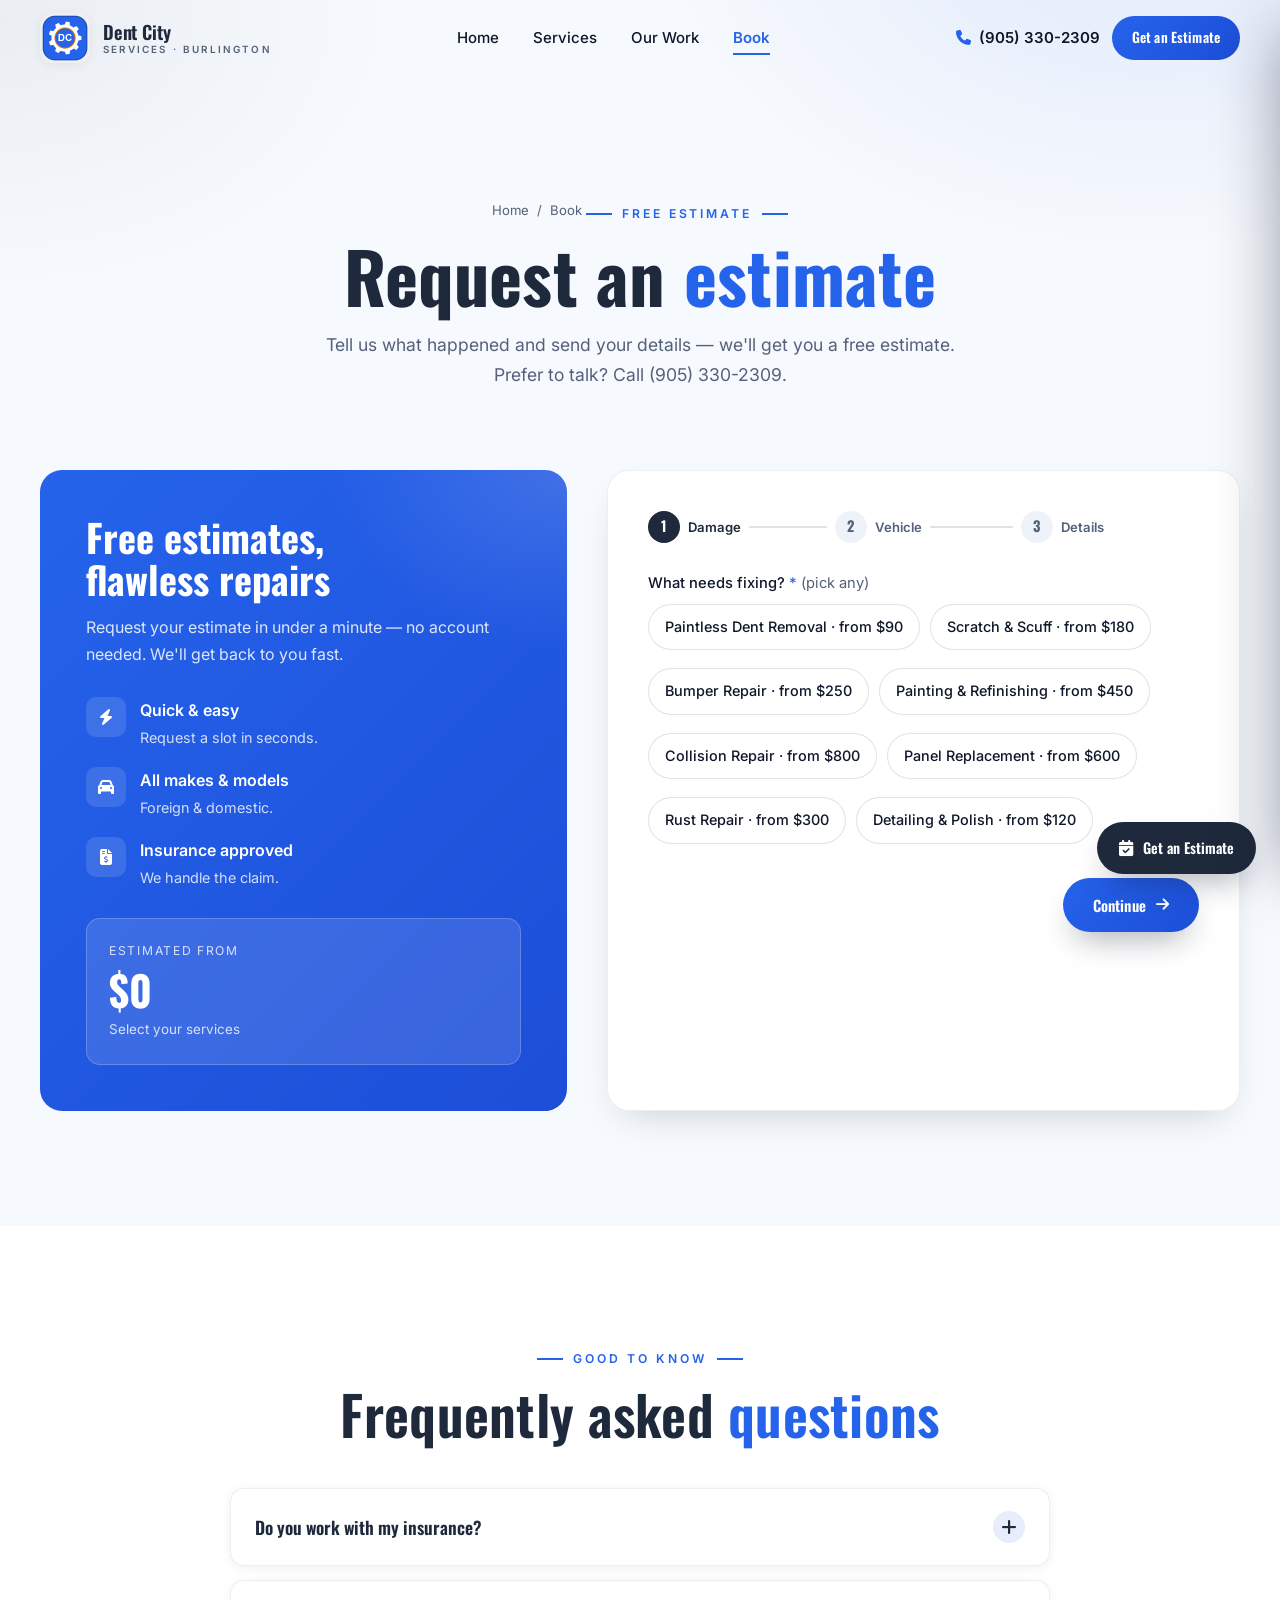
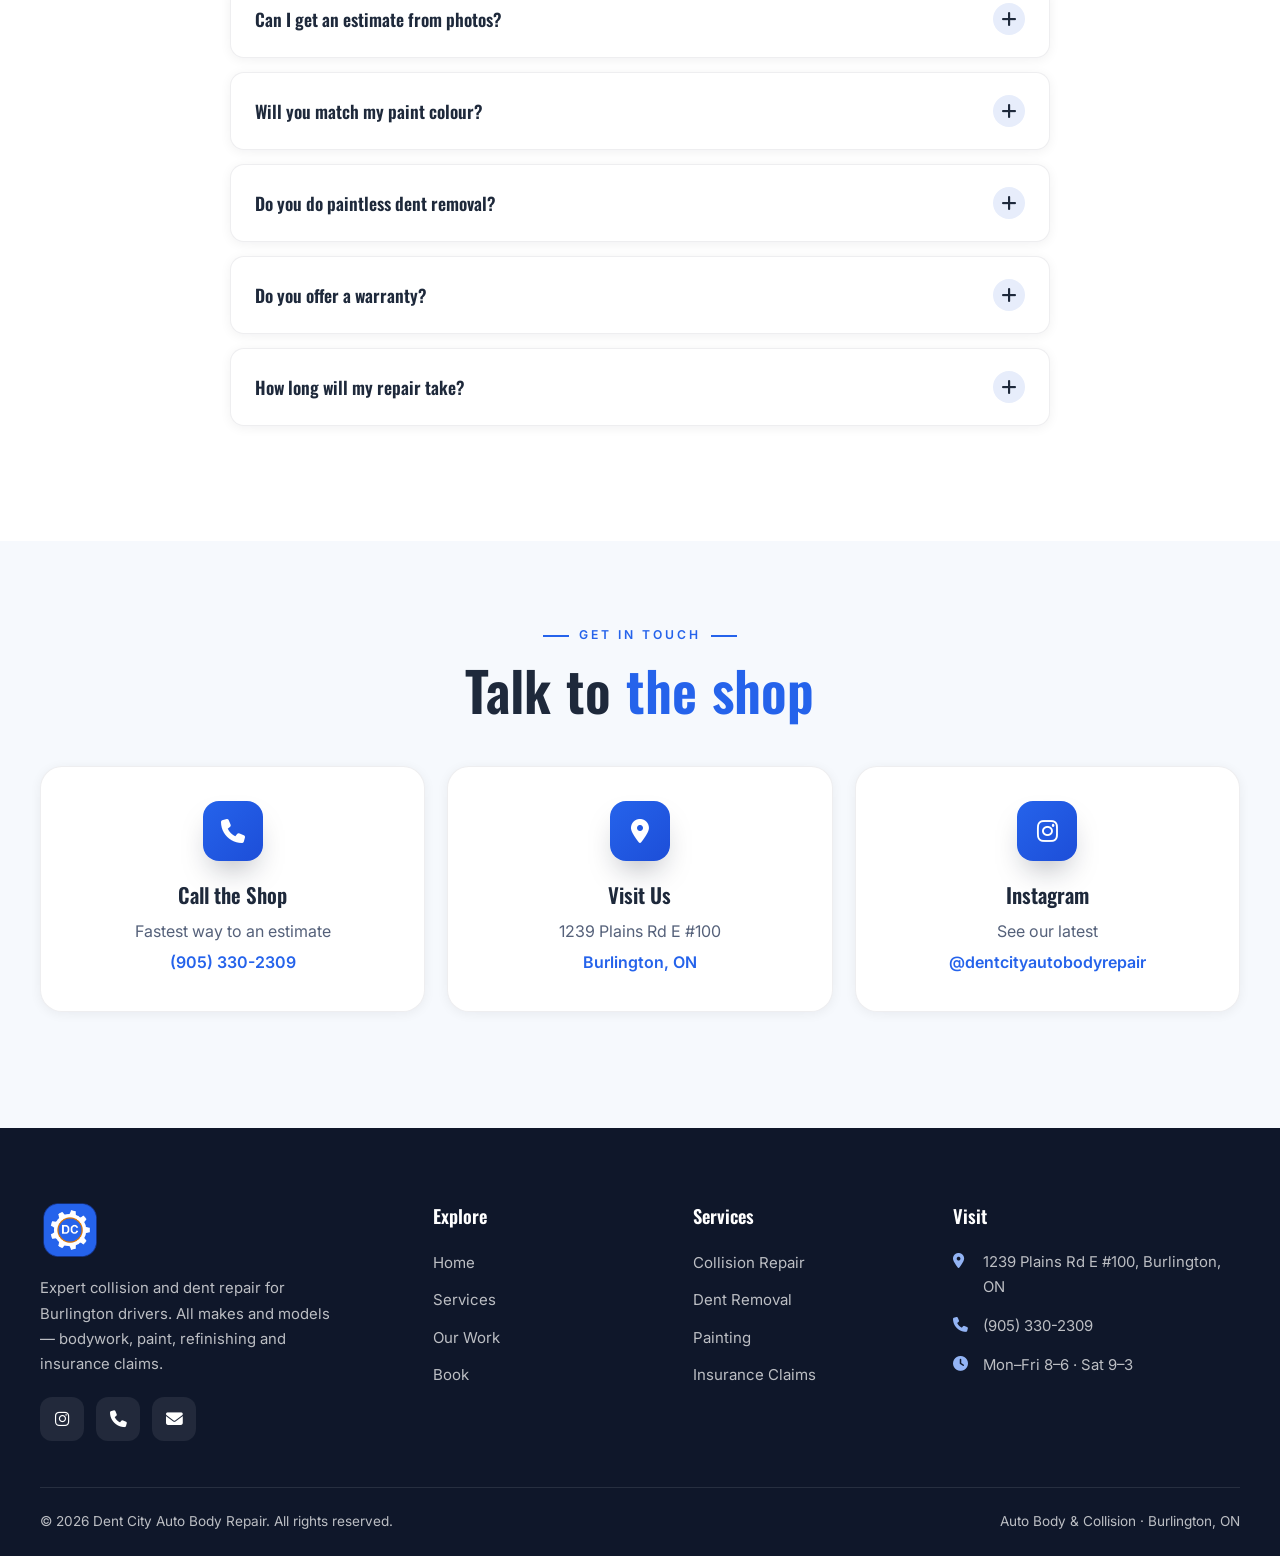
==== book.html @ 9b649811 "Dent City Auto Body Repair: website (body-shop content, CSS animation + ambient background)" ====
<!DOCTYPE html>
<html lang="en">
<head>
  <meta charset="UTF-8" />
  <meta name="viewport" content="width=device-width, initial-scale=1.0" />
  <title>Get an Estimate | Dent City Auto Body Repair — Burlington, ON</title>
  <meta name="description" content="Get an estimate at Dent City Auto Body Repair in Burlington, ON. Tell us what happened and send photos of the damage — collision, dents, paint, refinishing and insurance claims. All makes & models." />
  <meta name="theme-color" content="#2563EB" />
  <meta property="og:title" content="Get an Estimate | Dent City Auto Body Repair" />
  <meta property="og:description" content="Request a free estimate in seconds — or call (905) 330-2309." />

  <link rel="icon" type="image/svg+xml" href="assets/favicon.svg" />
  <link rel="preconnect" href="https://fonts.googleapis.com" />
  <link rel="preconnect" href="https://fonts.gstatic.com" crossorigin />
  <link href="https://fonts.googleapis.com/css2?family=Oswald:wght@500;600;700&family=Inter:wght@400;500;600&display=swap" rel="stylesheet" />
  <link rel="stylesheet" href="https://cdnjs.cloudflare.com/ajax/libs/font-awesome/6.5.1/css/all.min.css" />
  <link rel="stylesheet" href="css/styles.css" />

  <script type="application/ld+json">
  {
    "@context": "https://schema.org",
    "@type": "FAQPage",
    "mainEntity": [
      { "@type": "Question", "name": "Do you work with my insurance?", "acceptedAnswer": { "@type": "Answer", "text": "Yes — we work with all major insurers and can handle the claim and paperwork for you." } },
      { "@type": "Question", "name": "Can I get an estimate from photos?", "acceptedAnswer": { "@type": "Answer", "text": "Yes — send us clear photos of the damage and we will get you a written estimate fast." } },
      { "@type": "Question", "name": "Will you match my paint colour?", "acceptedAnswer": { "@type": "Answer", "text": "Every time. We use computerised colour-matching for a seamless, factory-quality finish." } },
      { "@type": "Question", "name": "Where are you located?", "acceptedAnswer": { "@type": "Answer", "text": "1239 Plains Rd E #100, Burlington, ON L7S 2K2. Call us at (905) 330-2309." } }
    ]
  }
  </script>
</head>
<body>

  <!-- ============ HEADER ============ -->
  <header class="site-header" id="header">
    <div class="container nav">
      <a href="index.html" class="brand" aria-label="Dent City Auto Body Repair home">
        <img src="assets/logo-mark.png" alt="Dent City Auto Body Repair" class="brand-logo" />
        <span class="brand-name"><b>Dent City</b><small>Services · Burlington</small></span>
      </a>
      <nav class="nav-links" aria-label="Primary">
        <a href="index.html">Home</a>
        <a href="services.html">Services</a>
        <a href="index.html#gallery">Our Work</a>
        <a href="book.html" class="active">Book</a>
      </nav>
      <div class="nav-actions">
        <a href="tel:+19053302309" class="nav-phone"><i class="fa-solid fa-phone"></i> (905) 330-2309</a>
        <a href="#quote" class="btn btn--sm">Get an Estimate</a>
        <button class="menu-toggle" id="menuToggle" aria-label="Open menu"><i class="fa-solid fa-bars"></i></button>
      </div>
    </div>
  </header>

  <!-- ============ MOBILE DRAWER ============ -->
  <div class="scrim" id="scrim"></div>
  <aside class="mobile-drawer" id="drawer" aria-label="Mobile menu">
    <div class="drawer-head">
      <img src="assets/logo-mark.png" alt="Dent City Auto Body Repair" style="height:44px;border-radius:10px" />
      <button class="drawer-close" id="drawerClose" aria-label="Close menu"><i class="fa-solid fa-xmark"></i></button>
    </div>
    <nav>
      <a href="index.html">Home <i class="fa-solid fa-chevron-right"></i></a>
      <a href="services.html">Services <i class="fa-solid fa-chevron-right"></i></a>
      <a href="index.html#gallery">Our Work <i class="fa-solid fa-chevron-right"></i></a>
      <a href="book.html" class="active">Book <i class="fa-solid fa-chevron-right"></i></a>
    </nav>
    <div class="drawer-cta">
      <a href="#quote" class="btn btn--block">Get an Estimate</a>
      <a href="tel:+19053302309" class="btn btn--ghost btn--block"><i class="fa-solid fa-phone"></i> Call the Shop</a>
    </div>
    <div class="drawer-contact">
      <a href="tel:+19053302309"><i class="fa-solid fa-phone"></i> (905) 330-2309</a>
      <span><i class="fa-solid fa-location-dot"></i> 1239 Plains Rd E #100, Burlington</span>
    </div>
  </aside>

  <!-- ============ PAGE HERO ============ -->
  <section class="page-hero">
    <div class="container">
      <div class="breadcrumbs reveal"><a href="index.html">Home</a> <span>/</span> <span>Book</span></div>
      <span class="eyebrow eyebrow--center reveal d1" style="margin-top:14px">Free Estimate</span>
      <h1 class="reveal d1">Request an <span class="text-accent">estimate</span></h1>
      <p class="reveal d2">Tell us what happened and send your details — we'll get you a free estimate. Prefer to talk? Call (905) 330-2309.</p>
    </div>
  </section>

  <!-- ============ BOOKING FORM ============ -->
  <section class="section" id="quote" style="padding-top:16px">
    <div class="container">
      <div class="quote-wrap">
        <div class="quote-side reveal">
          <h2>Free estimates,<br/>flawless repairs</h2>
          <p>Request your estimate in under a minute — no account needed. We'll get back to you fast.</p>
          <div class="quote-benefits">
            <div class="quote-benefit"><i class="fa-solid fa-bolt"></i><div><b>Quick &amp; easy</b><span>Request a slot in seconds.</span></div></div>
            <div class="quote-benefit"><i class="fa-solid fa-car"></i><div><b>All makes &amp; models</b><span>Foreign &amp; domestic.</span></div></div>
            <div class="quote-benefit"><i class="fa-solid fa-file-invoice-dollar"></i><div><b>Insurance approved</b><span>We handle the claim.</span></div></div>
          </div>
          <div class="quote-live">
            <div class="quote-live-card">
              <div class="label">Estimated from</div>
              <div class="est" id="estAmount">$0</div>
              <small id="estMeta">Select your services</small>
            </div>
          </div>
        </div>

        <div class="quote-form reveal d1">
          <form id="quoteForm" novalidate>
            <div class="form-body">
              <div class="stepper">
                <div class="st active"><span class="n">1</span><span class="t">Damage</span><span class="bar"></span></div>
                <div class="st"><span class="n">2</span><span class="t">Vehicle</span><span class="bar"></span></div>
                <div class="st"><span class="n">3</span><span class="t">Details</span></div>
              </div>

              <!-- STEP 1 -->
              <div class="fstep active">
                <div class="field">
                  <label>What needs fixing? <span class="req">*</span> <span style="color:var(--ink-soft);font-weight:400">(pick any)</span></label>
                  <div class="chip-select">
                    <label class="chip-opt"><input type="checkbox" name="services" value="Paintless Dent Removal" /><span>Paintless Dent Removal · from $90</span></label>
                    <label class="chip-opt"><input type="checkbox" name="services" value="Scratch &amp; Scuff Repair" /><span>Scratch &amp; Scuff · from $180</span></label>
                    <label class="chip-opt"><input type="checkbox" name="services" value="Bumper Repair" /><span>Bumper Repair · from $250</span></label>
                    <label class="chip-opt"><input type="checkbox" name="services" value="Painting &amp; Refinishing" /><span>Painting &amp; Refinishing · from $450</span></label>
                    <label class="chip-opt"><input type="checkbox" name="services" value="Collision Repair" /><span>Collision Repair · from $800</span></label>
                    <label class="chip-opt"><input type="checkbox" name="services" value="Panel Replacement" /><span>Panel Replacement · from $600</span></label>
                    <label class="chip-opt"><input type="checkbox" name="services" value="Rust Repair" /><span>Rust Repair · from $300</span></label>
                    <label class="chip-opt"><input type="checkbox" name="services" value="Detailing &amp; Polish" /><span>Detailing &amp; Polish · from $120</span></label>
                  </div>
                </div>
              </div>

              <!-- STEP 2 -->
              <div class="fstep">
                <div class="field-row">
                  <div class="field"><label for="vehicle">Vehicle <span style="color:var(--ink-soft);font-weight:400">(year, make, model)</span></label><input type="text" id="vehicle" name="vehicle" placeholder="e.g. 2018 Honda Civic" /></div>
                  <div class="field"><label for="eventDate">Preferred date</label><input type="date" id="eventDate" name="eventDate" /></div>
                </div>
                <div class="field">
                  <label>Preferred time</label>
                  <div class="chip-select">
                    <label class="chip-opt"><input type="radio" name="time" value="Morning" /><span><i class="fa-solid fa-sun"></i> Morning</span></label>
                    <label class="chip-opt"><input type="radio" name="time" value="Afternoon" /><span><i class="fa-solid fa-cloud-sun"></i> Afternoon</span></label>
                    <label class="chip-opt"><input type="radio" name="time" value="Any time" checked /><span>Any time</span></label>
                  </div>
                </div>
                <div class="field">
                  <label for="notes">What's going on? <span style="color:var(--ink-soft);font-weight:400">(symptoms, noises, warning lights)</span></label>
                  <textarea id="notes" name="message" placeholder="e.g. dent on the rear door, scraped bumper, hail damage…"></textarea>
                </div>
              </div>

              <!-- STEP 3 -->
              <div class="fstep">
                <div class="field-row">
                  <div class="field"><label for="name">Your name <span class="req">*</span></label><input type="text" id="name" name="name" required placeholder="Full name" /></div>
                  <div class="field"><label for="phone">Phone <span class="req">*</span></label><input type="tel" id="phone" name="phone" required placeholder="(000) 000-0000" /></div>
                </div>
                <div class="field"><label for="email">Email <span style="color:var(--ink-soft);font-weight:400">(optional)</span></label><input type="email" id="email" name="email" placeholder="you@email.com" /></div>
                <input type="text" class="hp" name="companyWebsite" tabindex="-1" autocomplete="off" aria-hidden="true" />
                <p style="font-size:.86rem;color:var(--ink-soft);margin-top:6px"><i class="fa-solid fa-lock" style="color:var(--navy-bright)"></i> Your details stay private — used only to confirm your appointment.</p>
              </div>

              <div class="form-nav">
                <button type="button" class="btn btn--ghost hidden" id="fBack"><i class="fa-solid fa-arrow-left"></i> Back</button>
                <button type="button" class="btn" id="fNext">Continue <i class="fa-solid fa-arrow-right"></i></button>
                <button type="submit" class="btn" id="fSubmit" style="display:none"><i class="fa-solid fa-paper-plane"></i> Request Estimate</button>
              </div>
            </div>

            <div class="form-success" id="formSuccess">
              <div class="check"><i class="fa-solid fa-check"></i></div>
              <h3>Almost there!</h3>
              <p>One last step: send us your request, or give the shop a quick call and we'll get you an estimate.</p>
              <div class="hero-ctas" style="justify-content:center">
                <a href="#" id="successEmail" class="btn btn--lg"><i class="fa-solid fa-paper-plane"></i> Send Request</a>
                <a href="tel:+19053302309" class="btn btn--ghost btn--lg"><i class="fa-solid fa-phone"></i> Call (905) 330-2309</a>
              </div>
            </div>
          </form>
        </div>
      </div>
    </div>
  </section>

  <!-- ============ FAQ ============ -->
  <section class="section section--alt" id="faq">
    <div class="container center">
      <span class="eyebrow eyebrow--center reveal">Good to Know</span>
      <h2 class="section-title reveal d1">Frequently asked <em>questions</em></h2>
    </div>
    <div class="container">
      <div class="faq">
        <div class="faq-item reveal">
          <button class="faq-q">Do you work with my insurance? <span class="ic"><i class="fa-solid fa-plus"></i></span></button>
          <div class="faq-a"><p>Yes — we work with <strong>all major insurers</strong> and can handle the claim and paperwork for you, start to finish.</p></div>
        </div>
        <div class="faq-item reveal">
          <button class="faq-q">Can I get an estimate from photos? <span class="ic"><i class="fa-solid fa-plus"></i></span></button>
          <div class="faq-a"><p>Absolutely — send us a few clear <strong>photos of the damage</strong> and we'll get you a written estimate fast, no visit needed to start.</p></div>
        </div>
        <div class="faq-item reveal">
          <button class="faq-q">Will you match my paint colour? <span class="ic"><i class="fa-solid fa-plus"></i></span></button>
          <div class="faq-a"><p>Every time. We use <strong>computerised colour-matching</strong> for a seamless, factory-quality finish you can't tell apart.</p></div>
        </div>
        <div class="faq-item reveal">
          <button class="faq-q">Do you do paintless dent removal? <span class="ic"><i class="fa-solid fa-plus"></i></span></button>
          <div class="faq-a"><p>We do — <strong>PDR</strong> is perfect for door dings, small dents and hail damage, with no repainting or filler needed.</p></div>
        </div>
        <div class="faq-item reveal">
          <button class="faq-q">Do you offer a warranty? <span class="ic"><i class="fa-solid fa-plus"></i></span></button>
          <div class="faq-a"><p>Yes — our bodywork and refinishing are backed by a <strong>workmanship warranty</strong>. Ask us for the details on your repair.</p></div>
        </div>
        <div class="faq-item reveal">
          <button class="faq-q">How long will my repair take? <span class="ic"><i class="fa-solid fa-plus"></i></span></button>
          <div class="faq-a"><p>It depends on the damage — minor dents can be <strong>same-day</strong>, while collision work takes longer. We'll give you a clear timeline with your estimate.</p></div>
        </div>
      </div>
    </div>
  </section>

  <!-- ============ CONTACT ============ -->
  <section class="section section--tight">
    <div class="container center">
      <span class="eyebrow eyebrow--center reveal">Get In Touch</span>
      <h2 class="section-title reveal d1">Talk to <em>the shop</em></h2>
    </div>
    <div class="container">
      <div class="contact-grid">
        <div class="contact-card reveal d1"><div class="ic"><i class="fa-solid fa-phone"></i></div><h3>Call the Shop</h3><p>Fastest way to an estimate</p><a href="tel:+19053302309">(905) 330-2309</a></div>
        <div class="contact-card reveal d2"><div class="ic"><i class="fa-solid fa-location-dot"></i></div><h3>Visit Us</h3><p>1239 Plains Rd E #100</p><a href="https://www.google.com/maps/search/?api=1&query=1239+Plains+Rd+E+Burlington+ON" target="_blank" rel="noopener">Burlington, ON</a></div>
        <div class="contact-card reveal d3"><div class="ic"><i class="fa-brands fa-instagram"></i></div><h3>Instagram</h3><p>See our latest</p><a href="https://www.instagram.com/dentcityautobodyrepair/" target="_blank" rel="noopener">@dentcityautobodyrepair</a></div>
      </div>
    </div>
  </section>

  <!-- ============ FOOTER ============ -->
  <footer class="footer">
    <div class="container">
      <div class="footer-top">
        <div class="footer-brand">
          <img src="assets/logo-mark.png" alt="Dent City Auto Body Repair" class="brand-logo-f" />
          <p>Expert collision and dent repair for Burlington drivers. All makes and models — bodywork, paint, refinishing and insurance claims.</p>
          <div class="footer-social">
            <a href="https://www.instagram.com/dentcityautobodyrepair/" target="_blank" rel="noopener" aria-label="Instagram"><i class="fa-brands fa-instagram"></i></a>
            <a href="tel:+19053302309" aria-label="Phone"><i class="fa-solid fa-phone"></i></a>
            <a href="mailto:info@dentcityautobody.ca" aria-label="Email"><i class="fa-solid fa-envelope"></i></a>
          </div>
        </div>
        <div>
          <h4>Explore</h4>
          <div class="footer-links"><a href="index.html">Home</a><a href="services.html">Services</a><a href="index.html#gallery">Our Work</a><a href="book.html">Book</a></div>
        </div>
        <div>
          <h4>Services</h4>
          <div class="footer-links"><a href="services.html">Collision Repair</a><a href="services.html">Dent Removal</a><a href="services.html">Painting</a><a href="services.html">Insurance Claims</a></div>
        </div>
        <div>
          <h4>Visit</h4>
          <div class="footer-contact">
            <span><i class="fa-solid fa-location-dot"></i> 1239 Plains Rd E #100, Burlington, ON</span>
            <a href="tel:+19053302309"><i class="fa-solid fa-phone"></i> (905) 330-2309</a>
            <span><i class="fa-solid fa-clock"></i> Mon–Fri 8–6 · Sat 9–3</span>
          </div>
        </div>
      </div>
      <div class="footer-bottom">
        <span>© <span data-year>2026</span> Dent City Auto Body Repair. All rights reserved.</span>
        <span>Auto Body &amp; Collision · Burlington, ON</span>
      </div>
    </div>
  </footer>

  <a href="#quote" class="fab-cta" aria-label="Get an estimate"><i class="fa-solid fa-calendar-check"></i><span>Get an Estimate</span></a>
  <button class="to-top" id="toTop" aria-label="Back to top"><i class="fa-solid fa-arrow-up"></i></button>

  <script src="js/main.js"></script>
</body>
</html>
---- css/styles.css ----
/* ============================================================
   JAY'S HAIR CUT — Beauty & Barber (Burlington, ON)
   Clean navy & white design system — all pages
   ============================================================ */

:root {
  --bg: #F6F9FD;
  --bg-2: #FFFFFF;
  --surface: #FFFFFF;
  --surface-2: #EEF2F9;
  --line: rgba(15,23,42,0.12);
  --line-2: rgba(15,23,42,0.07);

  --navy: #1E293B;
  --navy-deep: #0F172A;
  --navy-bright: #2563EB;
  --navy-soft: #E7EDFB;
  --navy-grad: linear-gradient(135deg, #2563EB, #1D4ED8);

  --accent: #D97706; /* subtle brass for stars/premium touches */

  --white: #FFFFFF;
  --ink: #0F172A;
  --ink-soft: #55617A;

  --shadow-sm: 0 2px 12px rgba(15,23,42,0.06);
  --shadow-md: 0 16px 40px -18px rgba(15,23,42,0.22);
  --shadow-lg: 0 34px 72px -30px rgba(15,23,42,0.30);
  --shadow-navy: 0 16px 32px -12px rgba(15,23,42,0.4);

  --r-sm: 8px;
  --r-md: 14px;
  --r-lg: 22px;
  --r-xl: 32px;

  --font-display: "Poppins", system-ui, sans-serif;
  --font-body: "Inter", system-ui, -apple-system, sans-serif;

  --container: 1200px;
  --ease: cubic-bezier(0.22, 1, 0.36, 1);
}

*, *::before, *::after { box-sizing: border-box; margin: 0; padding: 0; }
html { scroll-behavior: smooth; -webkit-text-size-adjust: 100%; scroll-padding-top: 100px; }
body { font-family: var(--font-body); color: var(--ink); background: var(--bg); line-height: 1.7; overflow-x: hidden; -webkit-font-smoothing: antialiased; }
img, svg { display: block; max-width: 100%; }
a { color: inherit; text-decoration: none; }
button { font-family: inherit; cursor: pointer; border: none; background: none; }
ul { list-style: none; }
input, textarea, select, button { font-family: inherit; font-size: 1rem; color: inherit; }
::selection { background: var(--navy); color: #fff; }

body::before {
  content: ""; position: fixed; inset: 0; z-index: -2;
  background:
    radial-gradient(900px 620px at 90% -10%, rgba(37,99,235,0.10), transparent 55%),
    radial-gradient(720px 500px at 0% 2%, rgba(15,23,42,0.05), transparent 55%),
    var(--bg);
}

/* Layout */
.container { width: min(100% - 44px, var(--container)); margin-inline: auto; }
.section { padding: clamp(72px, 9vw, 132px) 0; position: relative; }
.section--tight { padding: clamp(50px, 6vw, 88px) 0; }
.section--alt { background: var(--bg-2); }
.center { text-align: center; }

/* Type helpers */
.eyebrow { display: inline-flex; align-items: center; gap: 10px; font-size: 0.76rem; font-weight: 600; letter-spacing: 0.24em; text-transform: uppercase; color: var(--navy-bright); }
.eyebrow::before { content: ""; width: 26px; height: 2px; background: var(--navy-bright); }
.eyebrow--center { justify-content: center; }
.eyebrow--center::after { content: ""; width: 26px; height: 2px; background: var(--navy-bright); }
.section-title { font-family: var(--font-display); font-weight: 600; letter-spacing: -0.01em; color: var(--navy); font-size: clamp(2.1rem, 4.6vw, 3.4rem); line-height: 1.1; margin: 14px 0 0; }
.section-title em { font-style: normal; color: var(--navy-bright); }
.section-lead { max-width: 62ch; margin-top: 16px; color: var(--ink-soft); font-size: 1.06rem; }
.center .section-lead { margin-inline: auto; }
.text-accent { color: var(--navy-bright); }

/* Buttons */
.btn { --bg: var(--navy); --fg: #fff; position: relative; display: inline-flex; align-items: center; justify-content: center; gap: 10px; padding: 15px 30px; border-radius: 100px; font-family: var(--font-display); font-weight: 600; font-size: 0.94rem; letter-spacing: 0.01em; background: var(--bg); color: var(--fg); box-shadow: var(--shadow-navy); transition: transform 0.35s var(--ease), box-shadow 0.35s var(--ease), background 0.3s; overflow: hidden; isolation: isolate; }
.btn::after { content: ""; position: absolute; inset: 0; z-index: -1; background: linear-gradient(120deg, transparent 30%, rgba(255,255,255,0.25) 50%, transparent 70%); transform: translateX(-120%); transition: transform 0.6s var(--ease); }
.btn:hover { transform: translateY(-3px); box-shadow: 0 24px 40px -14px rgba(15,23,42,0.5); }
.btn:hover::after { transform: translateX(120%); }
.btn--ghost { --bg: transparent; --fg: var(--navy); box-shadow: none; border: 1.5px solid var(--line); }
.btn--ghost:hover { background: var(--navy-soft); border-color: var(--navy); }
.btn--white { --bg: #fff; --fg: var(--navy); box-shadow: var(--shadow-md); }
.btn--lg { padding: 17px 36px; font-size: 1rem; }
.btn--sm { padding: 10px 20px; font-size: 0.86rem; box-shadow: none; }
.btn--block { width: 100%; }
.link-arrow { display: inline-flex; align-items: center; gap: 8px; font-weight: 600; color: var(--navy-bright); }
.link-arrow i { transition: transform 0.3s var(--ease); }
.link-arrow:hover i { transform: translateX(5px); }

/* ============ HEADER ============ */
.site-header { position: fixed; top: 0; left: 0; right: 0; z-index: 100; transition: transform 0.4s var(--ease), background 0.4s, box-shadow 0.4s, backdrop-filter 0.4s; }
.site-header.scrolled { background: rgba(255,255,255,0.85); backdrop-filter: blur(16px) saturate(1.3); box-shadow: 0 6px 26px -18px rgba(15,23,42,0.4); border-bottom: 1px solid var(--line-2); }
.site-header.hidden { transform: translateY(-100%); }
.nav { display: flex; align-items: center; justify-content: space-between; gap: 20px; padding: 13px 0; }
.brand { display: flex; align-items: center; gap: 13px; }
.brand-logo { height: 46px; width: auto; border-radius: 6px; transition: transform 0.4s var(--ease); box-shadow: var(--shadow-sm); }
.brand:hover .brand-logo { transform: scale(1.05); }
.brand-name { display: flex; flex-direction: column; line-height: 1.05; }
.brand-name b { font-family: var(--font-display); font-weight: 600; font-size: 1.16rem; color: var(--navy); letter-spacing: -0.01em; }
.brand-name small { font-size: 0.62rem; font-weight: 600; letter-spacing: 0.22em; text-transform: uppercase; color: var(--ink-soft); margin-top: 3px; }

.nav-links { display: flex; align-items: center; gap: 2px; }
.nav-links a { position: relative; padding: 9px 16px; border-radius: 100px; font-weight: 500; color: var(--ink); font-size: 0.94rem; transition: color 0.25s; }
.nav-links a::after { content: ""; position: absolute; left: 16px; right: 16px; bottom: 5px; height: 2px; background: var(--navy-bright); transform: scaleX(0); transform-origin: left; transition: transform 0.3s var(--ease); }
.nav-links a:hover { color: var(--navy-bright); } .nav-links a:hover::after, .nav-links a.active::after { transform: scaleX(1); }
.nav-links a.active { color: var(--navy-bright); font-weight: 600; }
.nav-actions { display: flex; align-items: center; gap: 12px; }
.nav-phone { display: inline-flex; align-items: center; gap: 8px; font-weight: 600; color: var(--ink); font-size: 0.94rem; }
.nav-phone i { color: var(--navy-bright); }
.nav-phone:hover { color: var(--navy-bright); }
.menu-toggle { display: none; width: 46px; height: 46px; border-radius: 10px; background: var(--navy); color: #fff; font-size: 1.15rem; align-items: center; justify-content: center; box-shadow: var(--shadow-navy); }

.mobile-drawer { position: fixed; inset: 0 0 0 auto; width: min(86vw, 360px); z-index: 200; background: var(--surface); transform: translateX(100%); transition: transform 0.5s var(--ease); padding: 26px; display: flex; flex-direction: column; gap: 8px; box-shadow: -30px 0 60px -30px rgba(15,23,42,0.4); overflow-y: auto; }
.mobile-drawer.open { transform: translateX(0); }
.drawer-head { display: flex; align-items: center; justify-content: space-between; margin-bottom: 18px; }
.drawer-close { width: 44px; height: 44px; border-radius: 10px; background: var(--surface-2); color: var(--ink); font-size: 1.2rem; }
.mobile-drawer nav a { display: flex; align-items: center; justify-content: space-between; padding: 15px 16px; border-radius: 10px; font-size: 1.15rem; font-weight: 500; font-family: var(--font-display); border-bottom: 1px solid var(--line-2); color: var(--ink); }
.mobile-drawer nav a:hover, .mobile-drawer nav a.active { background: var(--navy-soft); color: var(--navy); }
.drawer-cta { margin-top: 20px; display: flex; flex-direction: column; gap: 12px; }
.drawer-contact { margin-top: 18px; font-size: 0.92rem; color: var(--ink-soft); display: grid; gap: 10px; }
.drawer-contact a { display: inline-flex; align-items: center; gap: 10px; }
.drawer-contact i { color: var(--navy-bright); width: 18px; }
.scrim { position: fixed; inset: 0; z-index: 150; background: rgba(15,23,42,0.4); opacity: 0; visibility: hidden; transition: opacity 0.4s, visibility 0.4s; backdrop-filter: blur(2px); }
.scrim.show { opacity: 1; visibility: visible; }

/* ============ HERO ============ */
.hero { position: relative; padding: clamp(130px, 16vw, 186px) 0 clamp(60px, 8vw, 96px); overflow: hidden; }
.hero-grid { display: grid; grid-template-columns: 1.08fr 0.92fr; gap: 46px; align-items: center; }
.hero-badge { display: inline-flex; align-items: center; gap: 10px; padding: 8px 16px; background: var(--surface); border: 1px solid var(--line); border-radius: 100px; font-size: 0.78rem; font-weight: 600; letter-spacing: 0.06em; color: var(--navy); box-shadow: var(--shadow-sm); }
.hero-badge .dot { width: 8px; height: 8px; border-radius: 50%; background: var(--navy-bright); box-shadow: 0 0 0 4px rgba(37,99,235,0.18); animation: pulse 2s infinite; }
@keyframes pulse { 0%,100% { box-shadow: 0 0 0 4px rgba(37,99,235,0.2); } 50% { box-shadow: 0 0 0 8px rgba(37,99,235,0); } }
.hero-title { font-family: var(--font-display); font-weight: 700; color: var(--navy); font-size: clamp(2.8rem, 6.4vw, 5rem); line-height: 1.02; letter-spacing: -0.02em; margin: 22px 0 0; }
.hero-title em { font-style: normal; color: var(--navy-bright); }
.hero-sub { margin-top: 22px; max-width: 52ch; font-size: 1.12rem; color: var(--ink-soft); }
.hero-ctas { margin-top: 32px; display: flex; flex-wrap: wrap; gap: 14px; align-items: center; }
.hero-meta { margin-top: 36px; display: flex; gap: 30px; flex-wrap: wrap; align-items: center; }
.hero-meta .m b { font-family: var(--font-display); font-size: 2rem; color: var(--navy); line-height: 1; display: block; font-weight: 700; }
.hero-meta .m span { font-size: 0.82rem; color: var(--ink-soft); margin-top: 4px; display: block; }
.hero-meta .divider { width: 1px; height: 40px; background: var(--line); }

.hero-visual { position: relative; display: grid; place-items: center; min-height: 460px; }
.hero-visual::before { content: ""; position: absolute; width: 74%; height: 74%; border-radius: 50%; background: radial-gradient(circle, rgba(37,99,235,0.16), transparent 66%); filter: blur(50px); }
.hero-photo-wrap { position: relative; width: min(420px, 100%); }
.hero-photo { position: relative; border-radius: 22px; overflow: hidden; border: 6px solid #fff; box-shadow: var(--shadow-lg); aspect-ratio: 4 / 5; }
.hero-photo img { width: 100%; height: 100%; object-fit: cover; }
.hero-tag { position: absolute; z-index: 3; display: flex; align-items: center; gap: 11px; background: #fff; border: 1px solid var(--line); padding: 12px 16px; border-radius: 14px; box-shadow: var(--shadow-md); font-size: 0.85rem; }
.hero-tag i { color: var(--navy-bright); font-size: 1.05rem; }
.hero-tag .stars { color: var(--accent); letter-spacing: 1px; }
.hero-tag b { color: var(--navy); font-weight: 600; display: block; }
.hero-tag small { color: var(--ink-soft); font-size: 0.74rem; }
.hero-tag.t1 { top: 22px; right: -20px; }
.hero-tag.t2 { bottom: 24px; left: -20px; }

/* ============ MARQUEE ============ */
.marquee { background: var(--navy); color: #fff; overflow: hidden; }
.marquee-track { display: flex; width: max-content; animation: marquee 32s linear infinite; }
.marquee:hover .marquee-track { animation-play-state: paused; }
.marquee-item { display: inline-flex; align-items: center; gap: 16px; padding: 15px 32px; font-family: var(--font-display); font-weight: 500; font-size: 1.1rem; white-space: nowrap; }
.marquee-item i { font-size: 0.5rem; color: var(--accent); }
@keyframes marquee { to { transform: translateX(-50%); } }

/* ============ FEATURE / SERVICE CARDS ============ */
.feat-grid { display: grid; grid-template-columns: repeat(4, 1fr); gap: 22px; margin-top: 54px; }
.feat-card { background: var(--surface); border: 1px solid var(--line-2); border-radius: var(--r-lg); padding: 34px 26px; box-shadow: var(--shadow-sm); transition: transform 0.4s var(--ease), box-shadow 0.4s; }
.feat-card:hover { transform: translateY(-8px); box-shadow: var(--shadow-md); }
.feat-card .ic { width: 58px; height: 58px; border-radius: 14px; display: grid; place-items: center; font-size: 1.4rem; background: var(--navy-soft); color: var(--navy); margin-bottom: 18px; }
.feat-card h3 { font-family: var(--font-display); font-size: 1.3rem; font-weight: 600; color: var(--navy); }
.feat-card p { color: var(--ink-soft); font-size: 0.93rem; margin-top: 8px; }
.feat-card .from { display: inline-block; margin-top: 14px; font-family: var(--font-display); color: var(--navy-bright); font-weight: 600; }

/* ============ STEPS ============ */
.steps { display: grid; grid-template-columns: repeat(3, 1fr); gap: 22px; margin-top: 54px; }
.step { background: var(--surface); border-radius: var(--r-md); padding: 34px 28px; border: 1px solid var(--line-2); box-shadow: var(--shadow-sm); position: relative; transition: transform 0.4s var(--ease), box-shadow 0.4s; }
.step:hover { transform: translateY(-6px); box-shadow: var(--shadow-md); }
.step-num { width: 52px; height: 52px; border-radius: 14px; display: grid; place-items: center; font-family: var(--font-display); font-size: 1.5rem; font-weight: 700; background: var(--navy-grad); color: #fff; margin-bottom: 18px; box-shadow: var(--shadow-navy); }
.step h3 { font-family: var(--font-display); font-size: 1.3rem; font-weight: 600; color: var(--navy); }
.step p { color: var(--ink-soft); font-size: 0.95rem; margin-top: 8px; }

/* ============ STORY / ABOUT ============ */
.story-grid { display: grid; grid-template-columns: 1.05fr 0.95fr; gap: 56px; align-items: center; }
.story-media { position: relative; width: min(440px, 100%); margin-inline: auto; border-radius: 18px; overflow: hidden; border: 6px solid #fff; box-shadow: var(--shadow-lg); aspect-ratio: 4 / 5; }
.story-media img { width: 100%; height: 100%; object-fit: cover; }
.story-quote { font-family: var(--font-display); font-weight: 500; font-size: 1.5rem; line-height: 1.35; color: var(--navy); margin: 20px 0; padding-left: 20px; border-left: 3px solid var(--navy-bright); }
.story-features { display: grid; gap: 16px; margin-top: 24px; }
.story-feature { display: flex; gap: 14px; align-items: flex-start; }
.story-feature .ic { flex: 0 0 auto; width: 46px; height: 46px; border-radius: 12px; display: grid; place-items: center; background: var(--navy-soft); color: var(--navy); font-size: 1.1rem; }
.story-feature b { font-weight: 600; color: var(--navy); }
.story-feature p { color: var(--ink-soft); font-size: 0.93rem; }

/* ============ STATS ============ */
.stats { display: grid; grid-template-columns: repeat(4, 1fr); gap: 20px; }
.stat { text-align: center; padding: 20px; border-left: 1px solid var(--line-2); }
.stat:first-child { border-left: none; }
.stat b { font-family: var(--font-display); font-weight: 700; display: block; font-size: clamp(2.4rem, 5vw, 3.4rem); line-height: 1; color: var(--navy); }
.stat span { color: var(--ink-soft); margin-top: 8px; display: block; font-size: 0.9rem; }

/* ============ GALLERY ============ */
.gallery { display: grid; grid-template-columns: repeat(3, 1fr); gap: 16px; margin-top: 46px; }
.gal-item { position: relative; aspect-ratio: 4 / 5; border-radius: var(--r-md); overflow: hidden; cursor: pointer; background: var(--surface-2); box-shadow: var(--shadow-sm); }
.gal-item img { width: 100%; height: 100%; object-fit: cover; transition: transform 0.6s var(--ease); }
.gal-item::after { content: "\f00e"; font-family: "Font Awesome 6 Free"; font-weight: 900; position: absolute; inset: 0; display: grid; place-items: center; color: #fff; background: linear-gradient(160deg, rgba(15,23,42,0), rgba(15,23,42,0.6)); opacity: 0; transition: opacity 0.4s; font-size: 1.3rem; }
.gal-item:hover::after { opacity: 1; } .gal-item:hover img { transform: scale(1.07); }
.gal-cap { position: absolute; left: 14px; bottom: 12px; z-index: 2; color: #fff; font-weight: 500; font-size: 0.85rem; opacity: 0; transform: translateY(8px); transition: opacity 0.4s, transform 0.4s; text-shadow: 0 2px 8px rgba(0,0,0,0.6); }
.gal-item:hover .gal-cap { opacity: 1; transform: translateY(0); }
.lightbox { position: fixed; inset: 0; z-index: 300; background: rgba(15,23,42,0.9); display: grid; place-items: center; padding: 30px; opacity: 0; visibility: hidden; transition: opacity 0.35s, visibility 0.35s; backdrop-filter: blur(6px); }
.lightbox.show { opacity: 1; visibility: visible; }
.lightbox img { max-width: min(84vw, 460px); max-height: 80vh; border-radius: 8px; animation: popIn 0.4s var(--ease); border: 4px solid #fff; }
.lightbox-cap { color: #fff; font-family: var(--font-display); font-size: 1.2rem; margin-top: 18px; text-align: center; }
.lightbox-close { position: absolute; top: 24px; right: 26px; width: 50px; height: 50px; border-radius: 50%; background: rgba(255,255,255,0.15); color: #fff; font-size: 1.3rem; }
.lightbox-nav { position: absolute; top: 50%; transform: translateY(-50%); width: 54px; height: 54px; border-radius: 50%; background: rgba(255,255,255,0.15); color: #fff; font-size: 1.3rem; display: grid; place-items: center; }
.lightbox-nav.prev { left: 20px; } .lightbox-nav.next { right: 20px; }
@keyframes popIn { from { transform: scale(0.9); opacity: 0; } to { transform: scale(1); opacity: 1; } }

/* ============ PRICE LIST ============ */
.price-wrap { display: grid; grid-template-columns: 1fr 1fr; gap: 20px 56px; margin-top: 46px; }
.price-cat { background: var(--surface); border: 1px solid var(--line-2); border-radius: var(--r-lg); padding: 30px; box-shadow: var(--shadow-sm); }
.price-cat h3 { font-family: var(--font-display); font-size: 1.35rem; font-weight: 600; color: var(--navy); display: flex; align-items: center; gap: 12px; margin-bottom: 8px; }
.price-cat h3 i { color: var(--navy-bright); font-size: 1rem; }
.price-row { display: flex; align-items: baseline; gap: 10px; padding: 15px 0; border-bottom: 1px solid var(--line-2); }
.price-row:last-child { border-bottom: none; }
.price-row .nm { color: var(--ink); font-weight: 500; }
.price-row .nm small { display: block; color: var(--ink-soft); font-weight: 400; font-size: 0.82rem; margin-top: 2px; }
.price-row .dots { flex: 1; border-bottom: 1px dotted rgba(15,23,42,0.25); transform: translateY(-4px); }
.price-row .pr { font-family: var(--font-display); color: var(--navy-bright); font-weight: 600; font-size: 1.2rem; white-space: nowrap; }

/* ============ TESTIMONIALS ============ */
.testimonials { position: relative; }
.tst-viewport { overflow: hidden; margin-top: 44px; }
.tst-track { display: flex; transition: transform 0.6s var(--ease); }
.tst-slide { flex: 0 0 100%; padding: 6px; }
.tst-card { background: var(--surface); border-radius: var(--r-lg); padding: clamp(32px, 4vw, 54px); border: 1px solid var(--line-2); box-shadow: var(--shadow-md); text-align: center; max-width: 780px; margin-inline: auto; }
.tst-stars { color: var(--accent); font-size: 0.95rem; letter-spacing: 3px; margin-bottom: 16px; }
.tst-text { font-family: var(--font-display); font-weight: 500; font-size: clamp(1.2rem, 2.4vw, 1.6rem); line-height: 1.45; color: var(--navy); }
.tst-author { margin-top: 24px; display: flex; align-items: center; justify-content: center; gap: 14px; }
.tst-avatar { width: 54px; height: 54px; border-radius: 50%; display: grid; place-items: center; font-family: var(--font-display); font-weight: 600; color: #fff; background: var(--navy-grad); }
.tst-author .who { text-align: left; }
.tst-author b { font-weight: 600; color: var(--navy); }
.tst-author span { display: block; font-size: 0.84rem; color: var(--ink-soft); }
.tst-controls { display: flex; align-items: center; justify-content: center; gap: 18px; margin-top: 28px; }
.tst-arrow { width: 50px; height: 50px; border-radius: 50%; background: var(--surface); color: var(--navy); display: grid; place-items: center; box-shadow: var(--shadow-sm); border: 1px solid var(--line); transition: background 0.25s, transform 0.25s, color 0.25s; }
.tst-arrow:hover { background: var(--navy); color: #fff; transform: scale(1.08); }
.tst-dots { display: flex; gap: 9px; }
.tst-dot { width: 9px; height: 9px; border-radius: 50%; background: var(--line); transition: all 0.3s; }
.tst-dot.active { background: var(--navy-bright); width: 26px; border-radius: 6px; }

/* ============ HOURS / LOCATION ============ */
.hours-grid { display: grid; grid-template-columns: 1fr 1fr; gap: 26px; margin-top: 46px; }
.hours-card { background: var(--surface); border: 1px solid var(--line-2); border-radius: var(--r-lg); padding: 36px; box-shadow: var(--shadow-sm); }
.hours-card h3 { font-family: var(--font-display); font-size: 1.4rem; font-weight: 600; color: var(--navy); display: flex; align-items: center; gap: 12px; margin-bottom: 20px; }
.hours-card h3 i { color: var(--navy-bright); }
.hours-row { display: flex; justify-content: space-between; padding: 12px 0; border-bottom: 1px solid var(--line-2); }
.hours-row:last-child { border-bottom: none; }
.hours-row .d { color: var(--ink); font-weight: 500; }
.hours-row .h { color: var(--ink-soft); }
.hours-row .closed { color: #94A3B8; }
.info-list { display: grid; gap: 18px; }
.info-row { display: flex; gap: 14px; align-items: flex-start; }
.info-row .ic { flex: 0 0 auto; width: 44px; height: 44px; border-radius: 12px; display: grid; place-items: center; background: var(--navy-soft); color: var(--navy); }
.info-row b { color: var(--navy); display: block; font-weight: 600; }
.info-row a, .info-row span { color: var(--ink-soft); }
.info-row a:hover { color: var(--navy-bright); }

/* ============ CTA ============ */
.cta-band { background: var(--navy-grad); border-radius: var(--r-xl); padding: clamp(46px, 6vw, 78px); position: relative; overflow: hidden; text-align: center; }
.cta-band::before { content: ""; position: absolute; inset: 0; opacity: 0.5; background: radial-gradient(500px 320px at 12% 8%, rgba(255,255,255,0.16), transparent 60%), radial-gradient(420px 300px at 100% 100%, rgba(255,255,255,0.08), transparent 55%); }
.cta-band > * { position: relative; }
.cta-band h2 { font-family: var(--font-display); font-size: clamp(2.1rem, 4.4vw, 3.2rem); font-weight: 700; line-height: 1.06; color: #fff; }
.cta-band h2 em { font-style: normal; color: #fff; opacity: 0.75; }
.cta-band p { max-width: 54ch; margin: 16px auto 0; color: rgba(255,255,255,0.85); font-size: 1.06rem; }
.cta-band .hero-ctas { justify-content: center; margin-top: 30px; }

/* ============ FOOTER ============ */
.footer { background: var(--navy-deep); color: rgba(255,255,255,0.72); padding-top: 72px; margin-top: 40px; }
.footer-top { display: grid; grid-template-columns: 1.6fr 1fr 1fr 1.3fr; gap: 40px; padding-bottom: 46px; border-bottom: 1px solid rgba(255,255,255,0.1); }
.footer h4 { color: #fff; font-family: var(--font-display); font-size: 1.15rem; margin-bottom: 18px; font-weight: 600; }
.footer-brand .brand-logo-f { height: 64px; border-radius: 8px; }
.footer-brand p { margin-top: 16px; max-width: 34ch; font-size: 0.93rem; }
.footer-links { display: grid; gap: 12px; }
.footer-links a { font-size: 0.94rem; transition: color 0.25s, padding-left 0.25s; }
.footer-links a:hover { color: #fff; padding-left: 5px; }
.footer-contact { display: grid; gap: 14px; font-size: 0.93rem; }
.footer-contact a, .footer-contact span { display: flex; gap: 12px; align-items: flex-start; }
.footer-contact i { color: #93B4F5; width: 18px; margin-top: 4px; }
.footer-social { display: flex; gap: 12px; margin-top: 20px; }
.footer-social a { width: 44px; height: 44px; border-radius: 12px; background: rgba(255,255,255,0.08); display: grid; place-items: center; color: #fff; font-size: 1.05rem; transition: background 0.3s, transform 0.3s; }
.footer-social a:hover { background: var(--navy-bright); transform: translateY(-4px); }
.footer-bottom { display: flex; align-items: center; justify-content: space-between; gap: 16px; padding: 22px 0; flex-wrap: wrap; font-size: 0.85rem; }
.footer-bottom a:hover { color: #fff; }

/* ============ FLOATING / TOAST ============ */
.fab-cta { position: fixed; bottom: 26px; right: 24px; z-index: 90; display: inline-flex; align-items: center; gap: 10px; padding: 14px 22px; border-radius: 100px; background: var(--navy); color: #fff; font-family: var(--font-display); font-weight: 600; font-size: 0.9rem; box-shadow: var(--shadow-navy); transition: transform 0.3s var(--ease), box-shadow 0.3s; }
.fab-cta i { font-size: 1.02rem; }
.fab-cta:hover { transform: translateY(-3px); box-shadow: 0 22px 40px -14px rgba(15,23,42,0.55); }
@media (max-width: 560px) { .fab-cta span { display: none; } .fab-cta { padding: 16px; } }
.to-top { position: fixed; bottom: 26px; left: 24px; z-index: 90; width: 50px; height: 50px; border-radius: 50%; background: #fff; border: 1px solid var(--line); color: var(--navy); display: grid; place-items: center; font-size: 1.05rem; box-shadow: var(--shadow-sm); opacity: 0; visibility: hidden; transform: translateY(14px); transition: opacity 0.35s, transform 0.35s, visibility 0.35s; }
.to-top.show { opacity: 1; visibility: visible; transform: translateY(0); }
.toast-wrap { position: fixed; bottom: 26px; left: 50%; transform: translateX(-50%); z-index: 400; display: grid; gap: 10px; width: min(92vw, 400px); }
.toast { background: var(--navy); color: #fff; padding: 15px 18px; border-radius: 12px; display: flex; align-items: center; gap: 12px; box-shadow: var(--shadow-lg); transform: translateY(20px); opacity: 0; transition: transform 0.4s var(--ease), opacity 0.4s; border-left: 3px solid #93B4F5; }
.toast.show { transform: translateY(0); opacity: 1; }
.toast i { color: #93B4F5; font-size: 1.15rem; }

/* ============ PAGE HERO ============ */
.page-hero { padding: clamp(140px, 15vw, 190px) 0 clamp(40px, 5vw, 64px); text-align: center; position: relative; overflow: hidden; }
.page-hero h1 { font-family: var(--font-display); font-weight: 700; color: var(--navy); font-size: clamp(2.6rem, 6vw, 4.4rem); line-height: 1.04; letter-spacing: -0.02em; margin-top: 14px; }
.page-hero p { max-width: 60ch; margin: 18px auto 0; color: var(--ink-soft); font-size: 1.1rem; }
.breadcrumbs { display: inline-flex; gap: 8px; font-size: 0.82rem; color: var(--ink-soft); }
.breadcrumbs a:hover { color: var(--navy-bright); }

/* ============ BOOKING FORM ============ */
.quote-wrap { display: grid; grid-template-columns: 1fr 1.2fr; gap: 40px; align-items: stretch; }
.quote-side { background: var(--navy-grad); border-radius: var(--r-lg); padding: clamp(30px, 4vw, 46px); position: relative; overflow: hidden; display: flex; flex-direction: column; color: #fff; }
.quote-side::after { content: ""; position: absolute; inset: 0; background: radial-gradient(400px 300px at 100% 0%, rgba(255,255,255,0.14), transparent 60%); }
.quote-side > * { position: relative; }
.quote-side h2 { font-family: var(--font-display); font-size: clamp(1.9rem, 3vw, 2.5rem); font-weight: 700; line-height: 1.1; color: #fff; }
.quote-side p { margin-top: 14px; color: rgba(255,255,255,0.85); }
.quote-benefits { display: grid; gap: 16px; margin-top: 28px; }
.quote-benefit { display: flex; gap: 14px; align-items: flex-start; }
.quote-benefit i { width: 40px; height: 40px; border-radius: 10px; background: rgba(255,255,255,0.12); display: grid; place-items: center; color: #fff; flex: 0 0 auto; }
.quote-benefit b { display: block; color: #fff; font-weight: 600; }
.quote-benefit span { font-size: 0.9rem; color: rgba(255,255,255,0.8); }
.quote-live { margin-top: auto; padding-top: 26px; }
.quote-live-card { background: rgba(255,255,255,0.12); border: 1px solid rgba(255,255,255,0.2); border-radius: var(--r-md); padding: 22px; }
.quote-live-card .label { font-size: 0.76rem; letter-spacing: 0.14em; text-transform: uppercase; color: rgba(255,255,255,0.8); }
.quote-live-card .est { font-family: var(--font-display); font-size: 2.6rem; font-weight: 700; line-height: 1; margin: 8px 0 4px; color: #fff; }
.quote-live-card small { color: rgba(255,255,255,0.8); font-size: 0.84rem; }
.quote-form { background: var(--surface); border-radius: var(--r-lg); border: 1px solid var(--line-2); box-shadow: var(--shadow-md); padding: clamp(26px, 3.5vw, 40px); }
.stepper { display: flex; align-items: center; gap: 8px; margin-bottom: 28px; }
.stepper .st { display: flex; align-items: center; gap: 8px; flex: 1; }
.stepper .st .n { width: 32px; height: 32px; border-radius: 50%; display: grid; place-items: center; font-family: var(--font-display); font-weight: 700; font-size: 0.9rem; background: var(--surface-2); color: var(--ink-soft); flex: 0 0 auto; transition: all 0.35s; }
.stepper .st .t { font-size: 0.82rem; font-weight: 600; color: var(--ink-soft); }
.stepper .st .bar { flex: 1; height: 2px; border-radius: 2px; background: var(--line); }
.stepper .st.active .n, .stepper .st.done .n { background: var(--navy); color: #fff; }
.stepper .st.active .t, .stepper .st.done .t { color: var(--navy); }
.stepper .st.done .bar { background: var(--navy); }
.fstep { display: none; animation: fade 0.4s var(--ease); }
.fstep.active { display: block; }
@keyframes fade { from { opacity: 0; transform: translateY(10px); } to { opacity: 1; transform: translateY(0); } }
.field { margin-bottom: 18px; }
.field label { display: block; font-weight: 500; font-size: 0.92rem; margin-bottom: 8px; color: var(--ink); }
.field label .req { color: var(--navy-bright); }
.field input, .field textarea, .field select { width: 100%; padding: 13px 15px; border-radius: 10px; border: 1.5px solid var(--line); background: #fff; color: var(--ink); transition: border 0.25s, box-shadow 0.25s; }
.field input::placeholder, .field textarea::placeholder { color: #94A3B8; }
.field input:focus, .field textarea:focus, .field select:focus { outline: none; border-color: var(--navy-bright); box-shadow: 0 0 0 4px rgba(37,99,235,0.12); }
.field textarea { resize: vertical; min-height: 90px; }
.field-row { display: grid; grid-template-columns: 1fr 1fr; gap: 16px; }
.hp { position: absolute; left: -9999px; opacity: 0; height: 0; }
.chip-select { display: flex; flex-wrap: wrap; gap: 10px; }
.chip-opt { position: relative; }
.chip-opt input { position: absolute; opacity: 0; inset: 0; cursor: pointer; }
.chip-opt span { display: inline-flex; align-items: center; gap: 8px; padding: 10px 16px; border-radius: 100px; border: 1.5px solid var(--line); background: #fff; color: var(--ink); font-weight: 500; font-size: 0.9rem; transition: all 0.25s; cursor: pointer; }
.chip-opt input:checked + span { background: var(--navy); color: #fff; border-color: var(--navy); }
.chip-opt input:focus-visible + span { box-shadow: 0 0 0 4px rgba(37,99,235,0.2); }
.form-nav { display: flex; justify-content: space-between; gap: 12px; margin-top: 26px; }
.form-nav .btn--ghost.hidden { visibility: hidden; }
.form-success { display: none; text-align: center; padding: 20px 10px; animation: fade 0.5s var(--ease); }
.form-success.show { display: block; }
.form-success .check { width: 84px; height: 84px; margin: 0 auto 18px; border-radius: 50%; background: var(--navy-grad); color: #fff; display: grid; place-items: center; font-size: 2.2rem; animation: popIn 0.5s var(--ease); box-shadow: var(--shadow-navy); }
.form-success h3 { font-family: var(--font-display); font-size: 1.9rem; font-weight: 700; color: var(--navy); }
.form-success p { color: var(--ink-soft); margin: 10px auto 22px; max-width: 42ch; }

/* ============ FAQ ============ */
.faq { max-width: 820px; margin: 44px auto 0; display: grid; gap: 14px; }
.faq-item { background: var(--surface); border: 1px solid var(--line-2); border-radius: var(--r-md); overflow: hidden; box-shadow: var(--shadow-sm); transition: box-shadow 0.3s; }
.faq-item.open { box-shadow: var(--shadow-md); }
.faq-q { width: 100%; text-align: left; padding: 22px 24px; display: flex; align-items: center; justify-content: space-between; gap: 16px; font-weight: 600; font-size: 1.1rem; font-family: var(--font-display); color: var(--navy); }
.faq-q .ic { flex: 0 0 auto; width: 32px; height: 32px; border-radius: 50%; background: var(--navy-soft); color: var(--navy); display: grid; place-items: center; transition: transform 0.4s var(--ease), background 0.3s, color 0.3s; }
.faq-item.open .faq-q .ic { transform: rotate(45deg); background: var(--navy); color: #fff; }
.faq-a { max-height: 0; overflow: hidden; transition: max-height 0.45s var(--ease); }
.faq-a p { padding: 0 24px 24px; color: var(--ink-soft); }

/* ============ CONTACT ============ */
.contact-grid { display: grid; grid-template-columns: repeat(3, 1fr); gap: 22px; margin-top: 46px; }
.contact-card { background: var(--surface); border: 1px solid var(--line-2); border-radius: var(--r-lg); padding: 34px 28px; text-align: center; box-shadow: var(--shadow-sm); transition: transform 0.4s var(--ease), box-shadow 0.4s; }
.contact-card:hover { transform: translateY(-6px); box-shadow: var(--shadow-md); }
.contact-card .ic { width: 60px; height: 60px; border-radius: 16px; margin: 0 auto 16px; display: grid; place-items: center; font-size: 1.5rem; background: var(--navy-grad); color: #fff; box-shadow: var(--shadow-navy); }
.contact-card h3 { font-family: var(--font-display); font-size: 1.3rem; font-weight: 600; color: var(--navy); }
.contact-card p { color: var(--ink-soft); margin: 6px 0 4px; }
.contact-card a { color: var(--navy-bright); font-weight: 600; }

/* ============ REVEAL ============ */
.reveal { opacity: 0; transform: translateY(34px); transition: opacity 0.8s var(--ease), transform 0.8s var(--ease); }
.reveal.in { opacity: 1; transform: none; }
.reveal.d1 { transition-delay: 0.08s; } .reveal.d2 { transition-delay: 0.16s; } .reveal.d3 { transition-delay: 0.24s; } .reveal.d4 { transition-delay: 0.32s; }
.reveal-scale { opacity: 0; transform: scale(0.94); transition: opacity 0.7s var(--ease), transform 0.7s var(--ease); }
.reveal-scale.in { opacity: 1; transform: none; }

/* ============ RESPONSIVE ============ */
@media (max-width: 1080px) { .footer-top { grid-template-columns: 1fr 1fr; gap: 34px; } .feat-grid { grid-template-columns: repeat(2, 1fr); } }
@media (max-width: 940px) {
  .nav-links, .nav-phone { display: none; }
  .menu-toggle { display: flex; }
  .nav-actions .btn:not(.menu-toggle) { display: none; }
  .brand-name small { display: none; }
  .hero-grid { grid-template-columns: 1fr; text-align: center; }
  .hero-sub { margin-inline: auto; }
  .hero-ctas, .hero-meta { justify-content: center; }
  .hero-visual { min-height: 340px; order: -1; margin-bottom: 10px; }
  .story-grid { grid-template-columns: 1fr; gap: 40px; }
  .story-media { order: -1; }
  .steps { grid-template-columns: 1fr; }
  .stats { grid-template-columns: repeat(2, 1fr); }
  .stat:nth-child(3) { border-left: none; }
  .quote-wrap, .price-wrap, .hours-grid { grid-template-columns: 1fr; }
}
@media (max-width: 760px) {
  .feat-grid, .contact-grid { grid-template-columns: 1fr; }
  .gallery { grid-template-columns: repeat(2, 1fr); }
  .footer-top { grid-template-columns: 1fr; }
  .cta-band { border-radius: var(--r-lg); }
  .field-row { grid-template-columns: 1fr; }
  .stepper .st .t { display: none; }
  .hero-meta .divider { display: none; }
  .hero-tag.t1 { top: 2%; right: 0; } .hero-tag.t2 { bottom: 2%; }
}
@media (max-width: 480px) { .stats { grid-template-columns: 1fr 1fr; gap: 8px; } .stat { border-left: none; } }

@media (prefers-reduced-motion: reduce) {
  *, *::before, *::after { animation-duration: 0.001ms !important; animation-iteration-count: 1 !important; transition-duration: 0.15s !important; scroll-behavior: auto !important; }
  .reveal, .reveal-scale { opacity: 1; transform: none; }
}

/* ===== BAJE AUTO — theme overrides + Motion layer ===== */
:root { --font-display: "Oswald", system-ui, sans-serif; }
.hero-title, .section-title, .page-hero h1 { letter-spacing: 0.005em; }
.btn { --bg: linear-gradient(135deg, #2563EB, #1D4ED8); --fg: #fff; }
.btn--ghost { --bg: transparent; --fg: var(--navy); }
.btn--white { --bg: #fff; --fg: #1D4ED8; }
.brand-logo { border-radius: 12px; height: 50px; box-shadow: var(--shadow-sm); }
.footer-brand .brand-logo-f { border-radius: 12px; height: 60px; }
.marquee { background: #0F172A; }
/* amber = trust/urgency accent used sparingly */
.text-amber { color: var(--accent); }
.badge-amber { background: rgba(217,119,6,0.12); color: #B45309; border:1px solid rgba(217,119,6,0.28); }
/* Reveals stay CSS-driven (reliable in every browser). Motion adds float/pulse/hover on top. */
html { overflow-anchor: none; }                 /* stop scroll-anchoring from jittering reveals */
.reveal { transform: translate3d(0, 34px, 0); backface-visibility: hidden; }
.reveal.in { transform: translate3d(0, 0, 0); }
.reveal-scale { backface-visibility: hidden; }
@media (prefers-reduced-motion: reduce){ .reveal, .reveal-scale { opacity:1 !important; transform:none !important; } }

/* ===== AMBIENT HERO BACKGROUND (aurora blobs + turning gears) ===== */
.hero { position: relative; overflow: hidden; }
.hero-bg { position: absolute; inset: 0; z-index: 0; overflow: hidden; pointer-events: none; }
.hero > .container.hero-grid { position: relative; z-index: 1; }
.ambient-blob { position: absolute; border-radius: 50%; filter: blur(50px); will-change: transform; animation: ambBlob 16s ease-in-out infinite; }
.ambient-blob.b1 { width: 460px; height: 460px; top: -90px; left: -50px; background: radial-gradient(circle, rgba(37,99,235,0.7), transparent 70%); opacity: 0.55; }
.ambient-blob.b2 { width: 400px; height: 400px; bottom: -110px; right: -30px; background: radial-gradient(circle, rgba(217,119,6,0.6), transparent 70%); opacity: 0.45; animation-duration: 20s; animation-delay: -5s; }
.ambient-blob.b3 { width: 430px; height: 430px; bottom: -30px; left: 30%; background: radial-gradient(circle, rgba(96,165,250,0.7), transparent 70%); opacity: 0.42; animation-duration: 24s; animation-delay: -9s; }
.ambient-gear { position: absolute; will-change: transform; }
.ambient-gear.g1 { width: 300px; top: -64px; left: 30%; opacity: 0.12; animation: ambSpin 20s linear infinite; }
.ambient-gear.g2 { width: 156px; bottom: -40px; left: 3%; opacity: 0.14; animation: ambSpinRev 14s linear infinite; }
.ambient-gear.g3 { width: 108px; top: 14%; left: 52%; opacity: 0.11; animation: ambSpin 11s linear infinite; }
@keyframes ambSpin { to { transform: rotate(360deg); } }
@keyframes ambSpinRev { to { transform: rotate(-360deg); } }
@keyframes ambBlob {
  0%, 100% { transform: translate3d(0, 0, 0); }
  33%      { transform: translate3d(48px, -40px, 0); }
  66%      { transform: translate3d(-34px, 26px, 0); }
}
/* floating hero tags — CSS-driven now (reliable everywhere) */
.hero-tag { animation: ambFloat 3.6s ease-in-out infinite; }
.hero-tag.t2 { animation-duration: 4.4s; animation-delay: -1.2s; }
@keyframes ambFloat { 0%,100% { transform: translateY(0); } 50% { transform: translateY(-10px); } }
@media (max-width: 940px){
  .ambient-gear.g3 { display: none; }
  .ambient-gear.g1 { left: auto; right: 2%; }
}
@media (prefers-reduced-motion: reduce){
  .ambient-gear, .ambient-blob, .hero-tag { animation: none; }
}
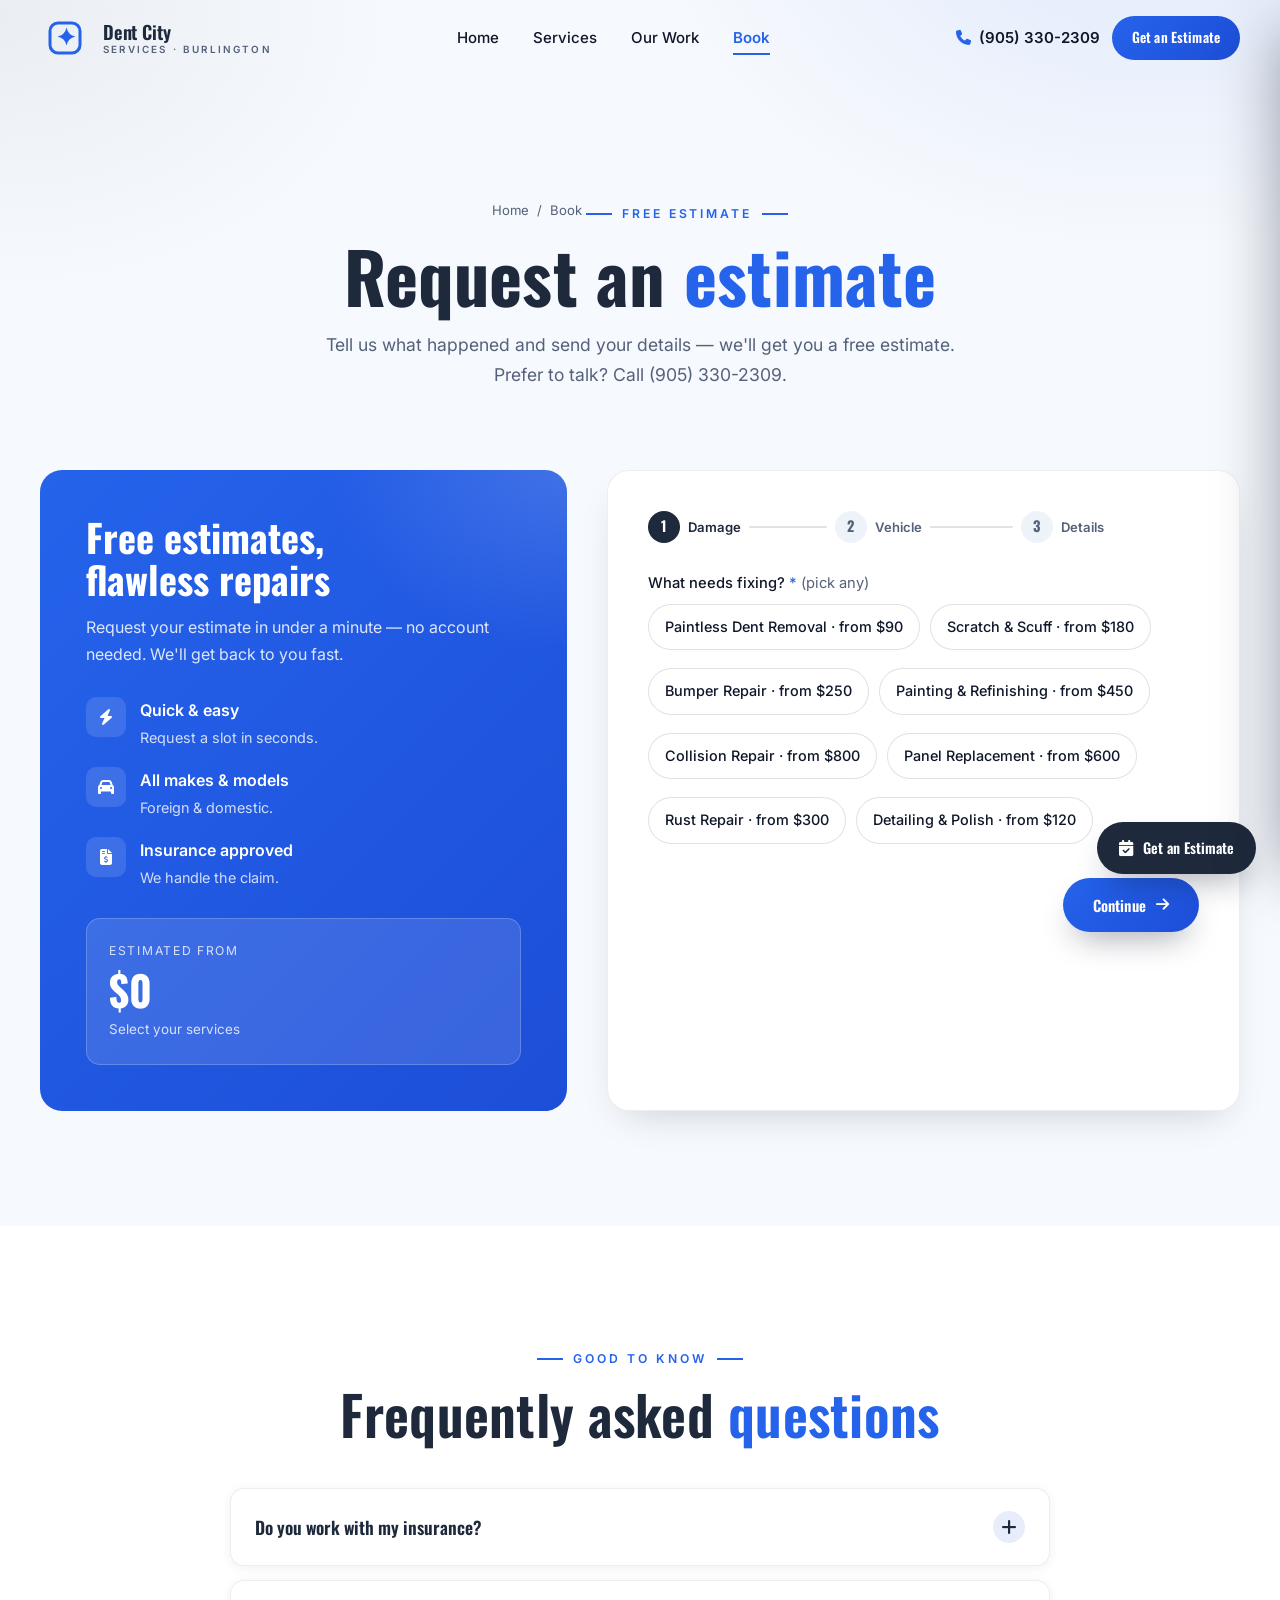
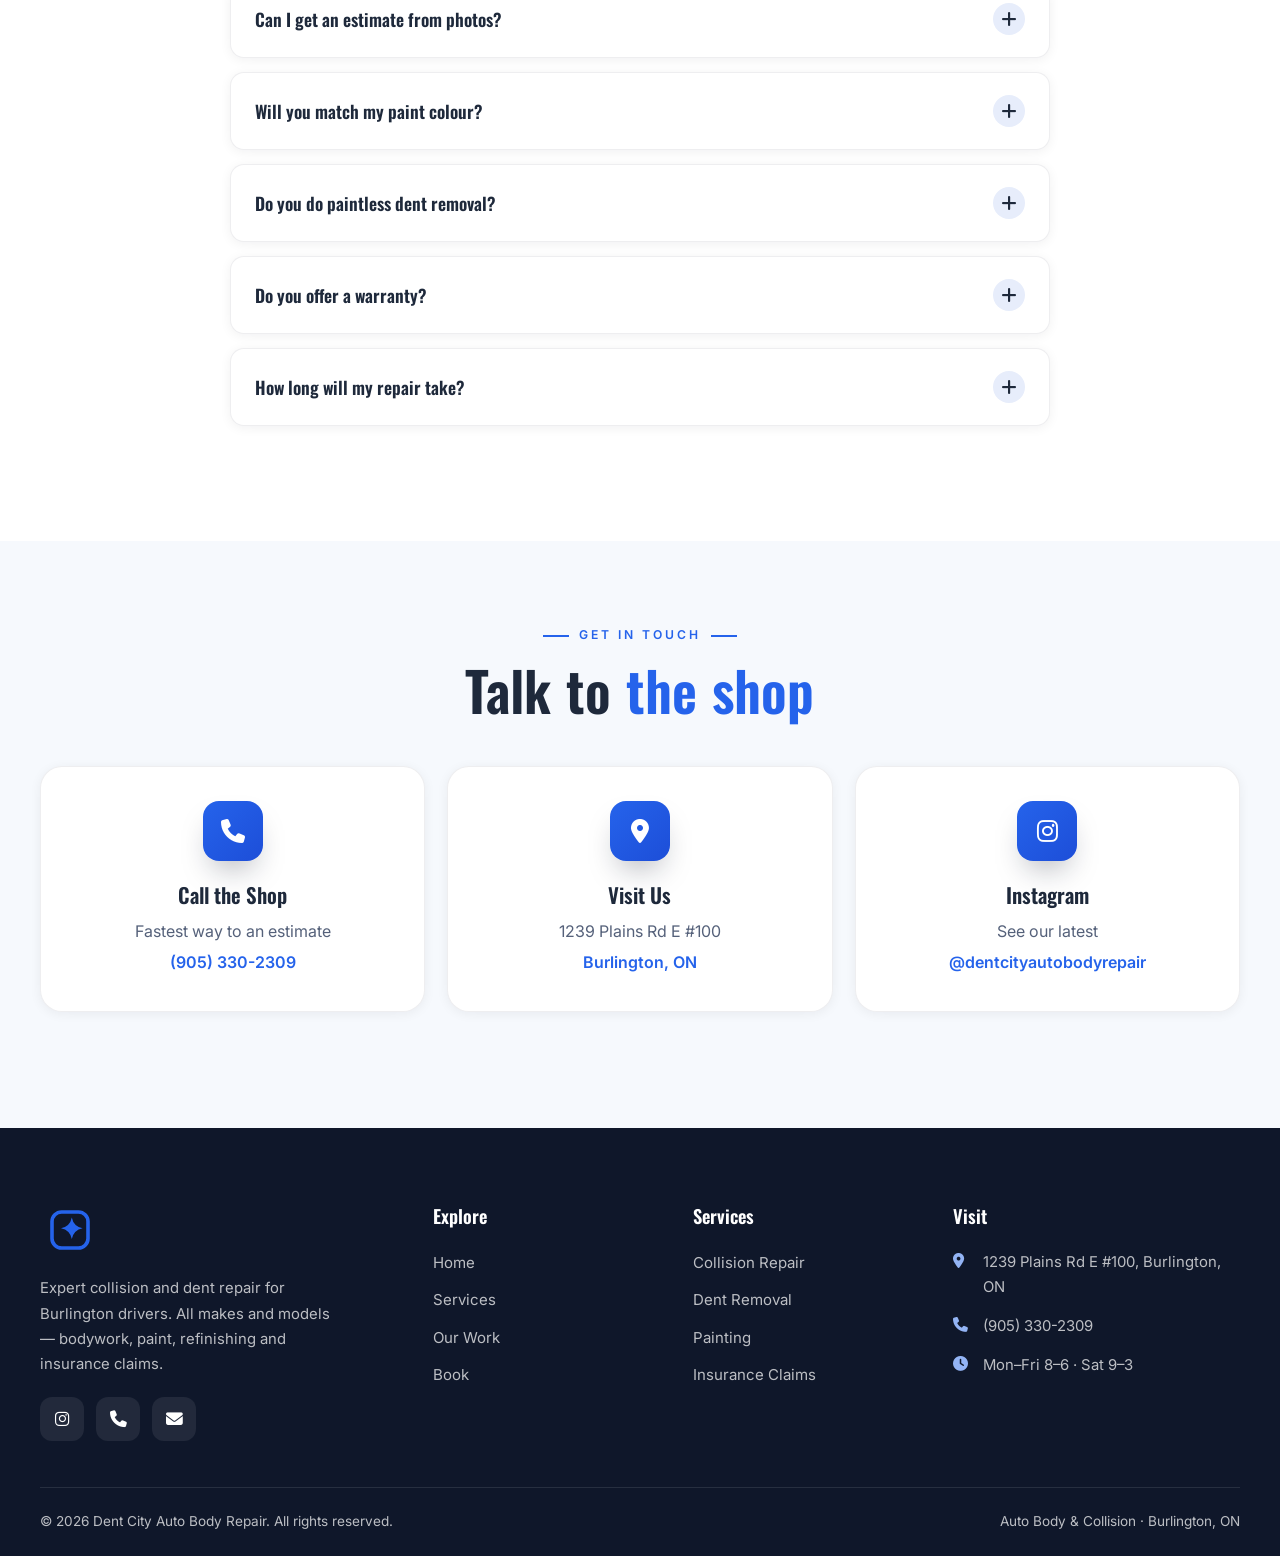
==== commit 9ce10821: "New logo: distinctive SVG mark (logo-generator skill) + matching favicon" ====
--- a/book.html
+++ b/book.html
@@ -35,7 +35,7 @@
   <header class="site-header" id="header">
     <div class="container nav">
       <a href="index.html" class="brand" aria-label="Dent City Auto Body Repair home">
-        <img src="assets/logo-mark.png" alt="Dent City Auto Body Repair" class="brand-logo" />
+        <img src="assets/logo-mark.svg" alt="Dent City Auto Body Repair" class="brand-logo" />
         <span class="brand-name"><b>Dent City</b><small>Services · Burlington</small></span>
       </a>
       <nav class="nav-links" aria-label="Primary">
@@ -56,7 +56,7 @@
   <div class="scrim" id="scrim"></div>
   <aside class="mobile-drawer" id="drawer" aria-label="Mobile menu">
     <div class="drawer-head">
-      <img src="assets/logo-mark.png" alt="Dent City Auto Body Repair" style="height:44px;border-radius:10px" />
+      <img src="assets/logo-mark.svg" alt="Dent City Auto Body Repair" style="height:44px;border-radius:10px" />
       <button class="drawer-close" id="drawerClose" aria-label="Close menu"><i class="fa-solid fa-xmark"></i></button>
     </div>
     <nav>
@@ -241,7 +241,7 @@
     <div class="container">
       <div class="footer-top">
         <div class="footer-brand">
-          <img src="assets/logo-mark.png" alt="Dent City Auto Body Repair" class="brand-logo-f" />
+          <img src="assets/logo-mark.svg" alt="Dent City Auto Body Repair" class="brand-logo-f" />
           <p>Expert collision and dent repair for Burlington drivers. All makes and models — bodywork, paint, refinishing and insurance claims.</p>
           <div class="footer-social">
             <a href="https://www.instagram.com/dentcityautobodyrepair/" target="_blank" rel="noopener" aria-label="Instagram"><i class="fa-brands fa-instagram"></i></a>
--- a/css/styles.css
+++ b/css/styles.css
@@ -472,3 +472,6 @@
 @media (prefers-reduced-motion: reduce){
   .ambient-gear, .ambient-blob, .hero-tag { animation: none; }
 }
+
+/* flat SVG logo mark */
+.brand-logo{box-shadow:none!important;border-radius:0!important;}
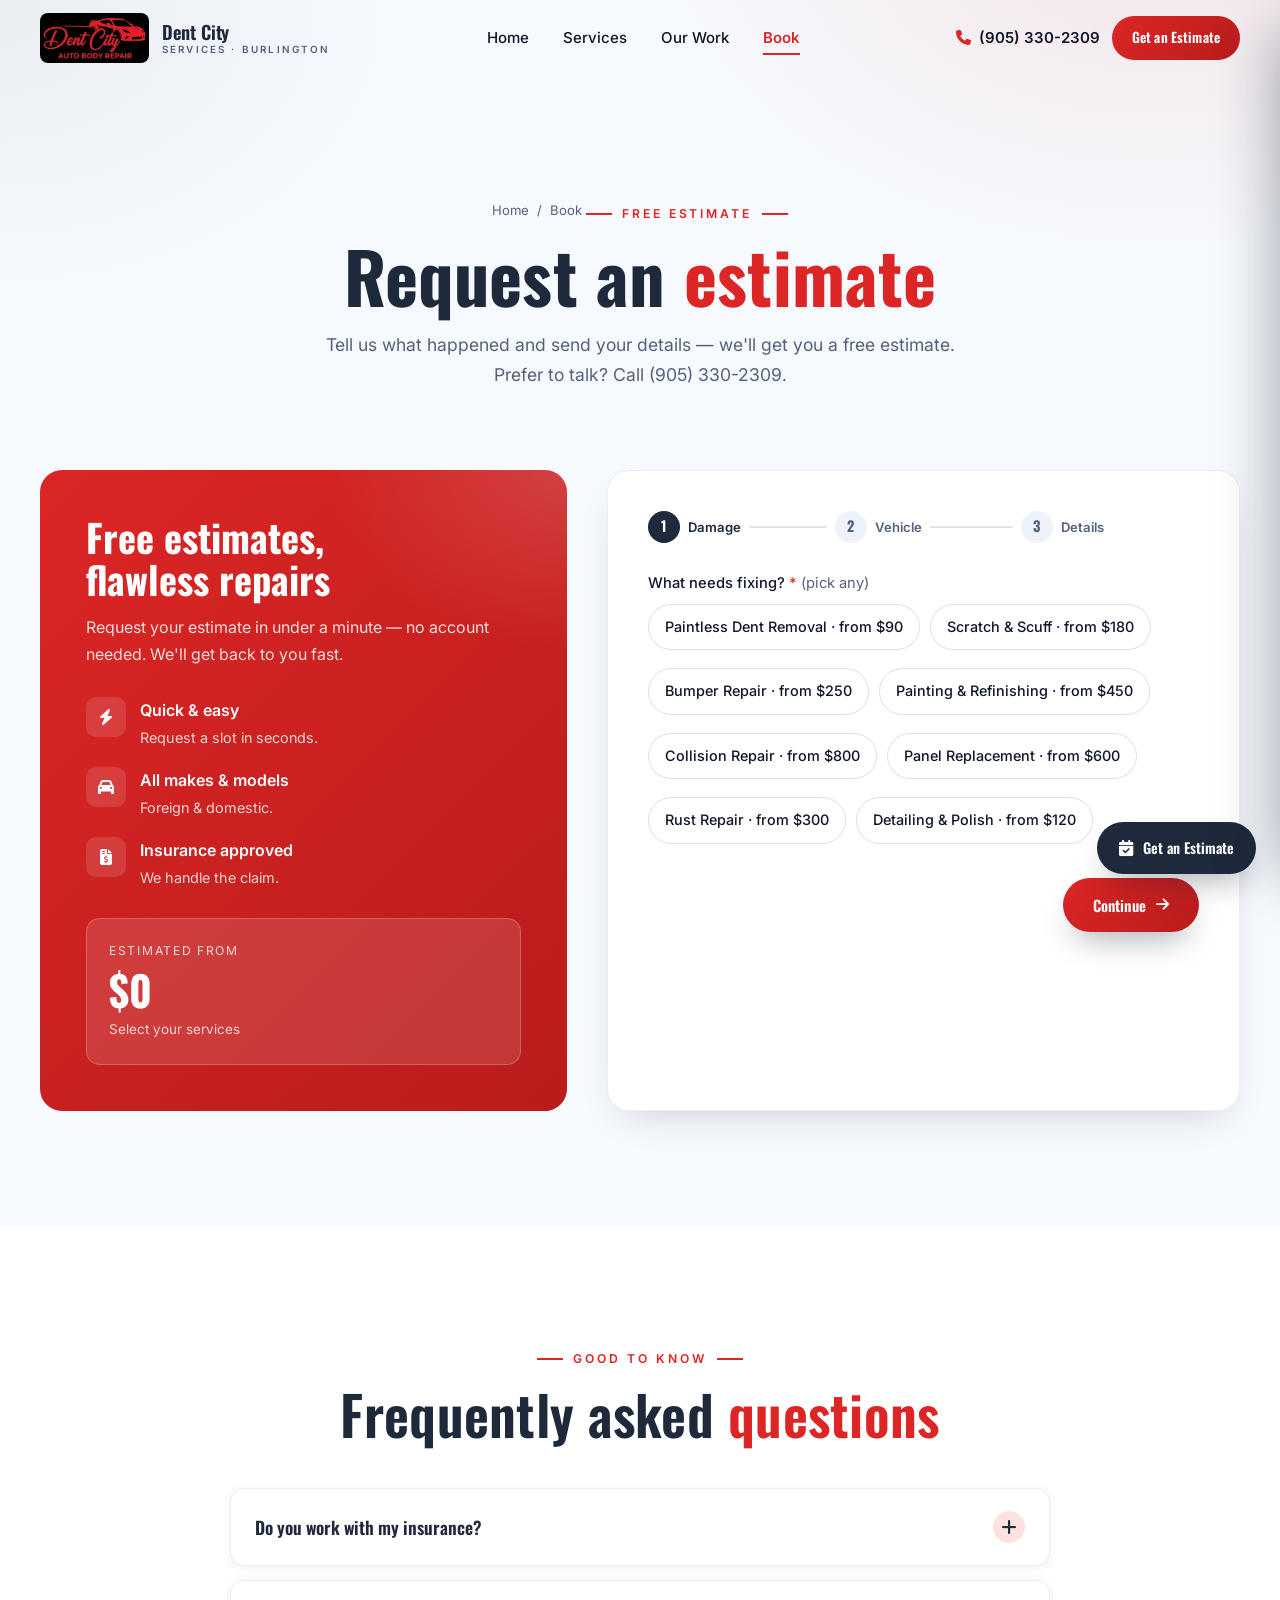
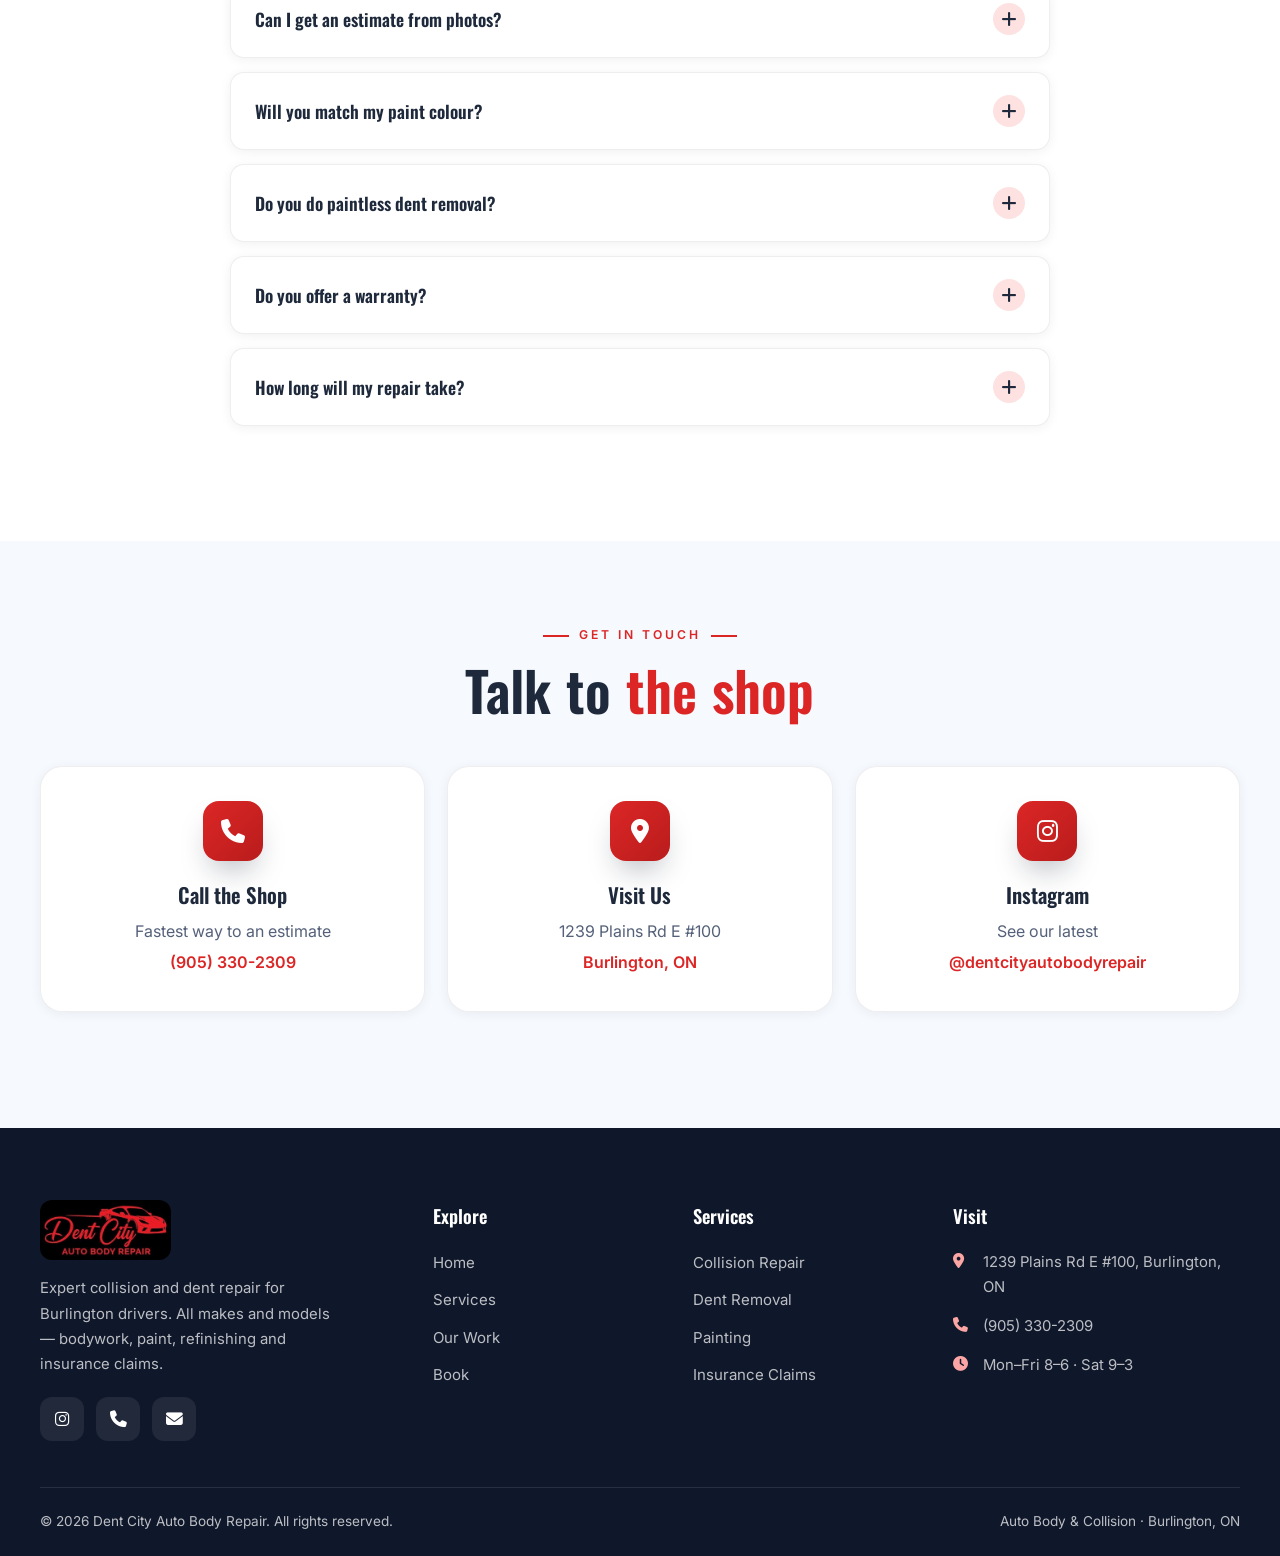
==== commit 098a777f: "Per-client theme: distinct palette (+ real logo where the shop has one)" ====
--- a/book.html
+++ b/book.html
@@ -5,7 +5,7 @@
   <meta name="viewport" content="width=device-width, initial-scale=1.0" />
   <title>Get an Estimate | Dent City Auto Body Repair — Burlington, ON</title>
   <meta name="description" content="Get an estimate at Dent City Auto Body Repair in Burlington, ON. Tell us what happened and send photos of the damage — collision, dents, paint, refinishing and insurance claims. All makes & models." />
-  <meta name="theme-color" content="#2563EB" />
+  <meta name="theme-color" content="#DC2626" />
   <meta property="og:title" content="Get an Estimate | Dent City Auto Body Repair" />
   <meta property="og:description" content="Request a free estimate in seconds — or call (905) 330-2309." />
 
@@ -35,7 +35,7 @@
   <header class="site-header" id="header">
     <div class="container nav">
       <a href="index.html" class="brand" aria-label="Dent City Auto Body Repair home">
-        <img src="assets/logo-mark.svg" alt="Dent City Auto Body Repair" class="brand-logo" />
+        <img src="assets/logo-mark.png" alt="Dent City Auto Body Repair" class="brand-logo" />
         <span class="brand-name"><b>Dent City</b><small>Services · Burlington</small></span>
       </a>
       <nav class="nav-links" aria-label="Primary">
@@ -56,7 +56,7 @@
   <div class="scrim" id="scrim"></div>
   <aside class="mobile-drawer" id="drawer" aria-label="Mobile menu">
     <div class="drawer-head">
-      <img src="assets/logo-mark.svg" alt="Dent City Auto Body Repair" style="height:44px;border-radius:10px" />
+      <img src="assets/logo-mark.png" alt="Dent City Auto Body Repair" style="height:44px;border-radius:10px" />
       <button class="drawer-close" id="drawerClose" aria-label="Close menu"><i class="fa-solid fa-xmark"></i></button>
     </div>
     <nav>
@@ -241,7 +241,7 @@
     <div class="container">
       <div class="footer-top">
         <div class="footer-brand">
-          <img src="assets/logo-mark.svg" alt="Dent City Auto Body Repair" class="brand-logo-f" />
+          <img src="assets/logo-mark.png" alt="Dent City Auto Body Repair" class="brand-logo-f" />
           <p>Expert collision and dent repair for Burlington drivers. All makes and models — bodywork, paint, refinishing and insurance claims.</p>
           <div class="footer-social">
             <a href="https://www.instagram.com/dentcityautobodyrepair/" target="_blank" rel="noopener" aria-label="Instagram"><i class="fa-brands fa-instagram"></i></a>
--- a/css/styles.css
+++ b/css/styles.css
@@ -13,9 +13,9 @@
 
   --navy: #1E293B;
   --navy-deep: #0F172A;
-  --navy-bright: #2563EB;
-  --navy-soft: #E7EDFB;
-  --navy-grad: linear-gradient(135deg, #2563EB, #1D4ED8);
+  --navy-bright: #DC2626;
+  --navy-soft: #FEE2E2;
+  --navy-grad: linear-gradient(135deg, #DC2626, #B91C1C);
 
   --accent: #D97706; /* subtle brass for stars/premium touches */
 
@@ -53,7 +53,7 @@
 body::before {
   content: ""; position: fixed; inset: 0; z-index: -2;
   background:
-    radial-gradient(900px 620px at 90% -10%, rgba(37,99,235,0.10), transparent 55%),
+    radial-gradient(900px 620px at 90% -10%, rgba(220,38,38,0.10), transparent 55%),
     radial-gradient(720px 500px at 0% 2%, rgba(15,23,42,0.05), transparent 55%),
     var(--bg);
 }
@@ -131,8 +131,8 @@
 .hero { position: relative; padding: clamp(130px, 16vw, 186px) 0 clamp(60px, 8vw, 96px); overflow: hidden; }
 .hero-grid { display: grid; grid-template-columns: 1.08fr 0.92fr; gap: 46px; align-items: center; }
 .hero-badge { display: inline-flex; align-items: center; gap: 10px; padding: 8px 16px; background: var(--surface); border: 1px solid var(--line); border-radius: 100px; font-size: 0.78rem; font-weight: 600; letter-spacing: 0.06em; color: var(--navy); box-shadow: var(--shadow-sm); }
-.hero-badge .dot { width: 8px; height: 8px; border-radius: 50%; background: var(--navy-bright); box-shadow: 0 0 0 4px rgba(37,99,235,0.18); animation: pulse 2s infinite; }
-@keyframes pulse { 0%,100% { box-shadow: 0 0 0 4px rgba(37,99,235,0.2); } 50% { box-shadow: 0 0 0 8px rgba(37,99,235,0); } }
+.hero-badge .dot { width: 8px; height: 8px; border-radius: 50%; background: var(--navy-bright); box-shadow: 0 0 0 4px rgba(220,38,38,0.18); animation: pulse 2s infinite; }
+@keyframes pulse { 0%,100% { box-shadow: 0 0 0 4px rgba(220,38,38,0.2); } 50% { box-shadow: 0 0 0 8px rgba(220,38,38,0); } }
 .hero-title { font-family: var(--font-display); font-weight: 700; color: var(--navy); font-size: clamp(2.8rem, 6.4vw, 5rem); line-height: 1.02; letter-spacing: -0.02em; margin: 22px 0 0; }
 .hero-title em { font-style: normal; color: var(--navy-bright); }
 .hero-sub { margin-top: 22px; max-width: 52ch; font-size: 1.12rem; color: var(--ink-soft); }
@@ -143,7 +143,7 @@
 .hero-meta .divider { width: 1px; height: 40px; background: var(--line); }
 
 .hero-visual { position: relative; display: grid; place-items: center; min-height: 460px; }
-.hero-visual::before { content: ""; position: absolute; width: 74%; height: 74%; border-radius: 50%; background: radial-gradient(circle, rgba(37,99,235,0.16), transparent 66%); filter: blur(50px); }
+.hero-visual::before { content: ""; position: absolute; width: 74%; height: 74%; border-radius: 50%; background: radial-gradient(circle, rgba(220,38,38,0.16), transparent 66%); filter: blur(50px); }
 .hero-photo-wrap { position: relative; width: min(420px, 100%); }
 .hero-photo { position: relative; border-radius: 22px; overflow: hidden; border: 6px solid #fff; box-shadow: var(--shadow-lg); aspect-ratio: 4 / 5; }
 .hero-photo img { width: 100%; height: 100%; object-fit: cover; }
@@ -284,7 +284,7 @@
 .footer-links a:hover { color: #fff; padding-left: 5px; }
 .footer-contact { display: grid; gap: 14px; font-size: 0.93rem; }
 .footer-contact a, .footer-contact span { display: flex; gap: 12px; align-items: flex-start; }
-.footer-contact i { color: #93B4F5; width: 18px; margin-top: 4px; }
+.footer-contact i { color: #FCA5A5; width: 18px; margin-top: 4px; }
 .footer-social { display: flex; gap: 12px; margin-top: 20px; }
 .footer-social a { width: 44px; height: 44px; border-radius: 12px; background: rgba(255,255,255,0.08); display: grid; place-items: center; color: #fff; font-size: 1.05rem; transition: background 0.3s, transform 0.3s; }
 .footer-social a:hover { background: var(--navy-bright); transform: translateY(-4px); }
@@ -299,9 +299,9 @@
 .to-top { position: fixed; bottom: 26px; left: 24px; z-index: 90; width: 50px; height: 50px; border-radius: 50%; background: #fff; border: 1px solid var(--line); color: var(--navy); display: grid; place-items: center; font-size: 1.05rem; box-shadow: var(--shadow-sm); opacity: 0; visibility: hidden; transform: translateY(14px); transition: opacity 0.35s, transform 0.35s, visibility 0.35s; }
 .to-top.show { opacity: 1; visibility: visible; transform: translateY(0); }
 .toast-wrap { position: fixed; bottom: 26px; left: 50%; transform: translateX(-50%); z-index: 400; display: grid; gap: 10px; width: min(92vw, 400px); }
-.toast { background: var(--navy); color: #fff; padding: 15px 18px; border-radius: 12px; display: flex; align-items: center; gap: 12px; box-shadow: var(--shadow-lg); transform: translateY(20px); opacity: 0; transition: transform 0.4s var(--ease), opacity 0.4s; border-left: 3px solid #93B4F5; }
+.toast { background: var(--navy); color: #fff; padding: 15px 18px; border-radius: 12px; display: flex; align-items: center; gap: 12px; box-shadow: var(--shadow-lg); transform: translateY(20px); opacity: 0; transition: transform 0.4s var(--ease), opacity 0.4s; border-left: 3px solid #FCA5A5; }
 .toast.show { transform: translateY(0); opacity: 1; }
-.toast i { color: #93B4F5; font-size: 1.15rem; }
+.toast i { color: #FCA5A5; font-size: 1.15rem; }
 
 /* ============ PAGE HERO ============ */
 .page-hero { padding: clamp(140px, 15vw, 190px) 0 clamp(40px, 5vw, 64px); text-align: center; position: relative; overflow: hidden; }
@@ -344,7 +344,7 @@
 .field label .req { color: var(--navy-bright); }
 .field input, .field textarea, .field select { width: 100%; padding: 13px 15px; border-radius: 10px; border: 1.5px solid var(--line); background: #fff; color: var(--ink); transition: border 0.25s, box-shadow 0.25s; }
 .field input::placeholder, .field textarea::placeholder { color: #94A3B8; }
-.field input:focus, .field textarea:focus, .field select:focus { outline: none; border-color: var(--navy-bright); box-shadow: 0 0 0 4px rgba(37,99,235,0.12); }
+.field input:focus, .field textarea:focus, .field select:focus { outline: none; border-color: var(--navy-bright); box-shadow: 0 0 0 4px rgba(220,38,38,0.12); }
 .field textarea { resize: vertical; min-height: 90px; }
 .field-row { display: grid; grid-template-columns: 1fr 1fr; gap: 16px; }
 .hp { position: absolute; left: -9999px; opacity: 0; height: 0; }
@@ -353,7 +353,7 @@
 .chip-opt input { position: absolute; opacity: 0; inset: 0; cursor: pointer; }
 .chip-opt span { display: inline-flex; align-items: center; gap: 8px; padding: 10px 16px; border-radius: 100px; border: 1.5px solid var(--line); background: #fff; color: var(--ink); font-weight: 500; font-size: 0.9rem; transition: all 0.25s; cursor: pointer; }
 .chip-opt input:checked + span { background: var(--navy); color: #fff; border-color: var(--navy); }
-.chip-opt input:focus-visible + span { box-shadow: 0 0 0 4px rgba(37,99,235,0.2); }
+.chip-opt input:focus-visible + span { box-shadow: 0 0 0 4px rgba(220,38,38,0.2); }
 .form-nav { display: flex; justify-content: space-between; gap: 12px; margin-top: 26px; }
 .form-nav .btn--ghost.hidden { visibility: hidden; }
 .form-success { display: none; text-align: center; padding: 20px 10px; animation: fade 0.5s var(--ease); }
@@ -426,9 +426,9 @@
 /* ===== BAJE AUTO — theme overrides + Motion layer ===== */
 :root { --font-display: "Oswald", system-ui, sans-serif; }
 .hero-title, .section-title, .page-hero h1 { letter-spacing: 0.005em; }
-.btn { --bg: linear-gradient(135deg, #2563EB, #1D4ED8); --fg: #fff; }
+.btn { --bg: linear-gradient(135deg, #DC2626, #B91C1C); --fg: #fff; }
 .btn--ghost { --bg: transparent; --fg: var(--navy); }
-.btn--white { --bg: #fff; --fg: #1D4ED8; }
+.btn--white { --bg: #fff; --fg: #B91C1C; }
 .brand-logo { border-radius: 12px; height: 50px; box-shadow: var(--shadow-sm); }
 .footer-brand .brand-logo-f { border-radius: 12px; height: 60px; }
 .marquee { background: #0F172A; }
@@ -447,9 +447,9 @@
 .hero-bg { position: absolute; inset: 0; z-index: 0; overflow: hidden; pointer-events: none; }
 .hero > .container.hero-grid { position: relative; z-index: 1; }
 .ambient-blob { position: absolute; border-radius: 50%; filter: blur(50px); will-change: transform; animation: ambBlob 16s ease-in-out infinite; }
-.ambient-blob.b1 { width: 460px; height: 460px; top: -90px; left: -50px; background: radial-gradient(circle, rgba(37,99,235,0.7), transparent 70%); opacity: 0.55; }
+.ambient-blob.b1 { width: 460px; height: 460px; top: -90px; left: -50px; background: radial-gradient(circle, rgba(220,38,38,0.7), transparent 70%); opacity: 0.55; }
 .ambient-blob.b2 { width: 400px; height: 400px; bottom: -110px; right: -30px; background: radial-gradient(circle, rgba(217,119,6,0.6), transparent 70%); opacity: 0.45; animation-duration: 20s; animation-delay: -5s; }
-.ambient-blob.b3 { width: 430px; height: 430px; bottom: -30px; left: 30%; background: radial-gradient(circle, rgba(96,165,250,0.7), transparent 70%); opacity: 0.42; animation-duration: 24s; animation-delay: -9s; }
+.ambient-blob.b3 { width: 430px; height: 430px; bottom: -30px; left: 30%; background: radial-gradient(circle, rgba(252,165,165,0.7), transparent 70%); opacity: 0.42; animation-duration: 24s; animation-delay: -9s; }
 .ambient-gear { position: absolute; will-change: transform; }
 .ambient-gear.g1 { width: 300px; top: -64px; left: 30%; opacity: 0.12; animation: ambSpin 20s linear infinite; }
 .ambient-gear.g2 { width: 156px; bottom: -40px; left: 3%; opacity: 0.14; animation: ambSpinRev 14s linear infinite; }
@@ -475,3 +475,6 @@
 
 /* flat SVG logo mark */
 .brand-logo{box-shadow:none!important;border-radius:0!important;}
+
+/* real-logo tweaks */
+.brand-logo{border-radius:8px!important;}
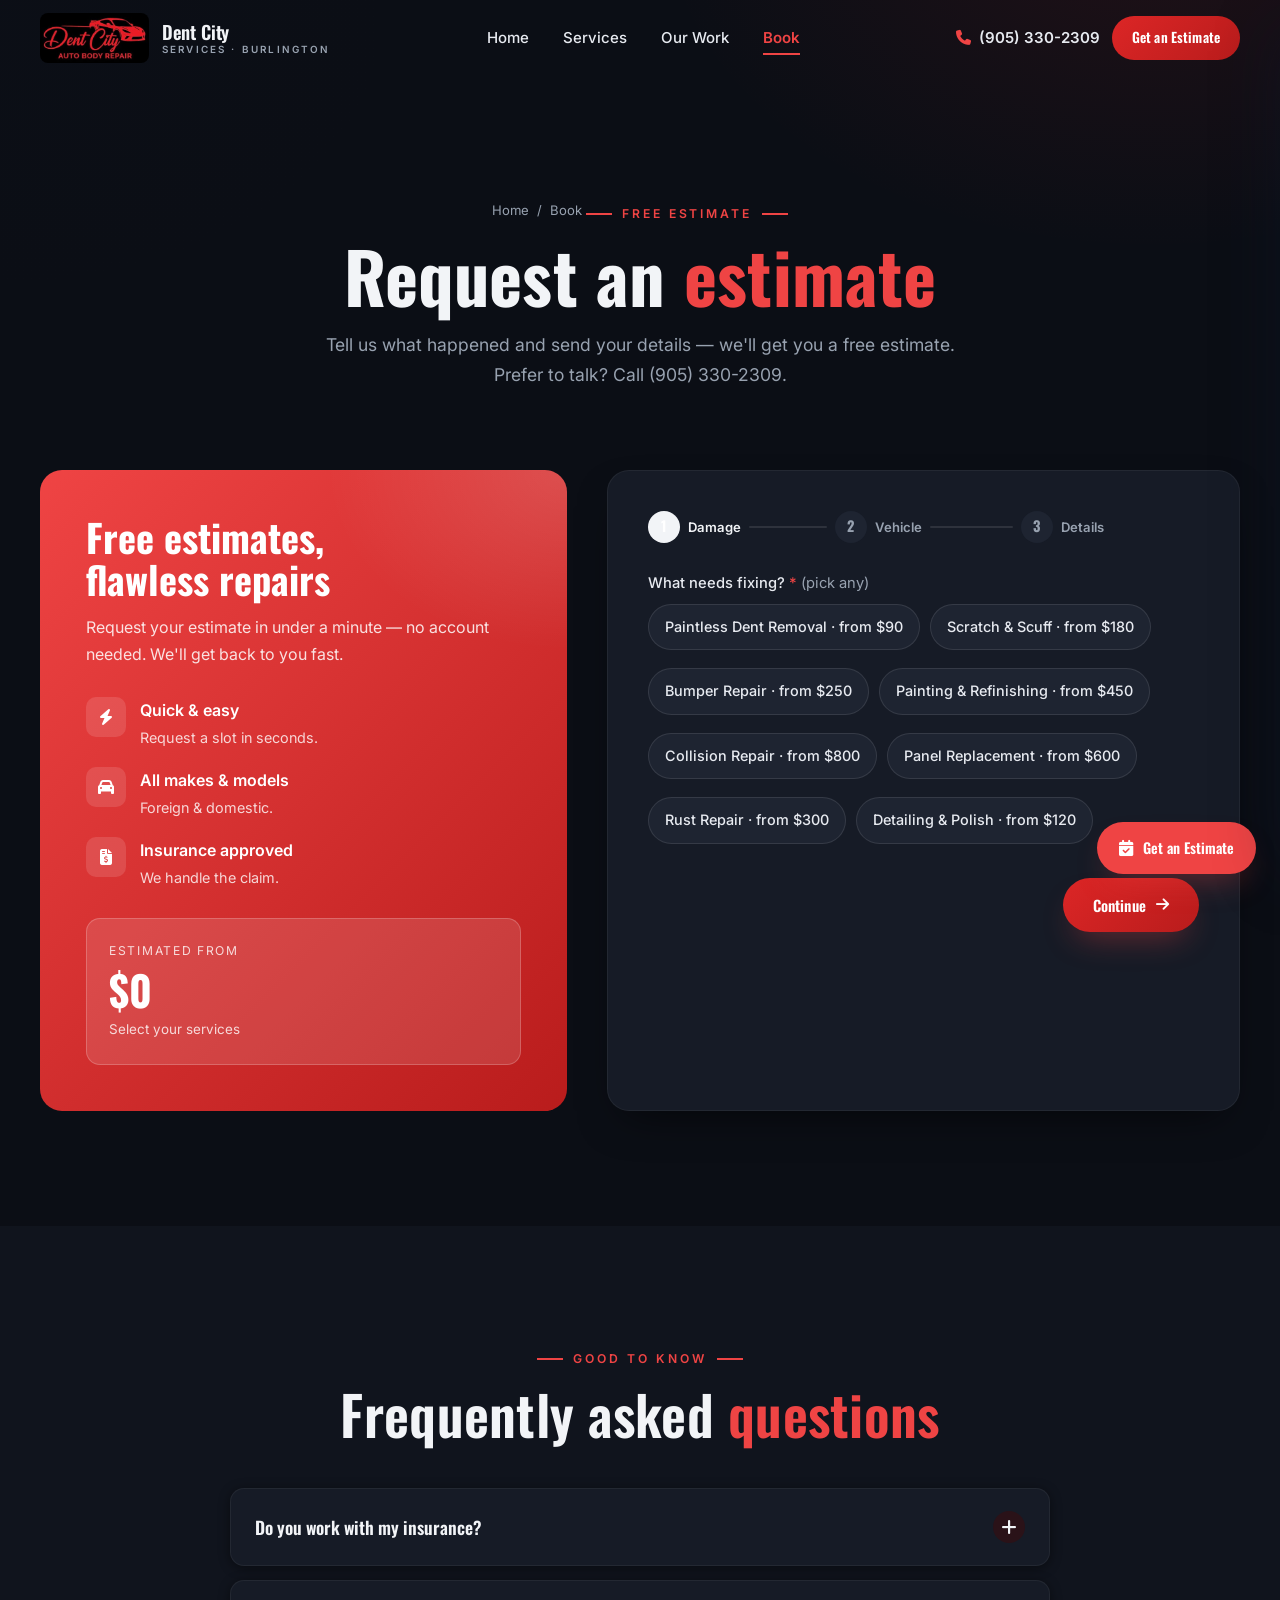
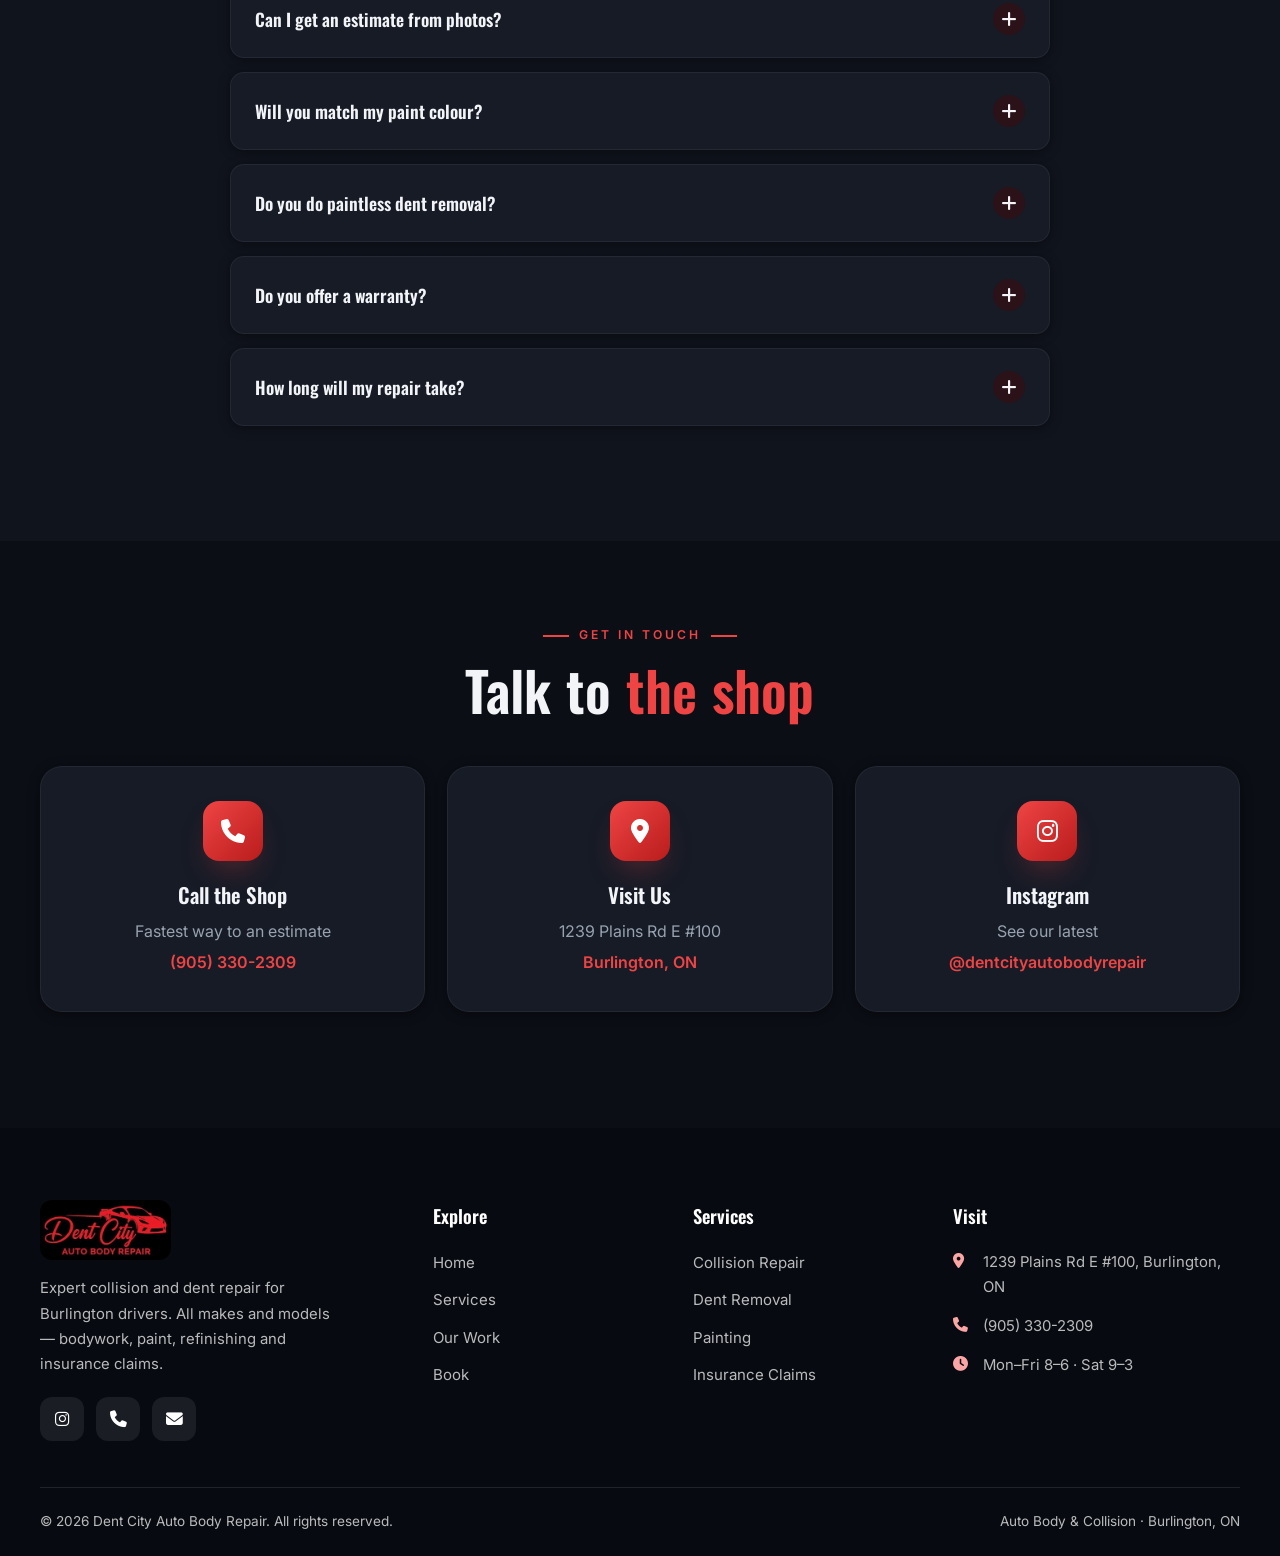
==== commit e414a6e1: "Dent City: dark-mode theme to match its red-on-black logo" ====
--- a/book.html
+++ b/book.html
@@ -5,7 +5,7 @@
   <meta name="viewport" content="width=device-width, initial-scale=1.0" />
   <title>Get an Estimate | Dent City Auto Body Repair — Burlington, ON</title>
   <meta name="description" content="Get an estimate at Dent City Auto Body Repair in Burlington, ON. Tell us what happened and send photos of the damage — collision, dents, paint, refinishing and insurance claims. All makes & models." />
-  <meta name="theme-color" content="#DC2626" />
+  <meta name="theme-color" content="#0B0E15" />
   <meta property="og:title" content="Get an Estimate | Dent City Auto Body Repair" />
   <meta property="og:description" content="Request a free estimate in seconds — or call (905) 330-2309." />
 
--- a/css/styles.css
+++ b/css/styles.css
@@ -478,3 +478,35 @@
 
 /* real-logo tweaks */
 .brand-logo{border-radius:8px!important;}
+
+/* ================= DENT CITY — DARK MODE (logo is red-on-black) ================= */
+:root{
+  --bg:#0B0E15; --bg-2:#10141D; --surface:#161B26; --surface-2:#1E2431;
+  --line:rgba(255,255,255,0.10); --line-2:rgba(255,255,255,0.055);
+  --navy:#F2F4F7; --navy-deep:#070A10; --navy-bright:#EF4444; --navy-soft:#2A1218;
+  --navy-grad:linear-gradient(135deg,#EF4444,#B91C1C);
+  --accent:#F59E0B; --ink:#E7EAF0; --ink-soft:#98A2B0; --white:#fff;
+  --shadow-sm:0 2px 12px rgba(0,0,0,0.45);
+  --shadow-md:0 18px 44px -18px rgba(0,0,0,0.65);
+  --shadow-lg:0 34px 72px -30px rgba(0,0,0,0.75);
+  --shadow-navy:0 16px 32px -12px rgba(239,68,68,0.4);
+}
+body{ background:var(--bg); color:var(--ink); }
+.site-header.scrolled{ background:rgba(11,14,21,0.86); border-bottom-color:var(--line-2); box-shadow:0 6px 26px -18px rgba(0,0,0,0.8); }
+.menu-toggle{ background:var(--navy-bright); }
+::selection{ background:var(--navy-bright); color:#fff; }
+.btn--white{ --bg:#fff; --fg:#B91C1C; }
+.marquee{ background:var(--surface); }
+.hero-photo,.story-media{ border-color:var(--surface-2); }
+.hero-tag{ background:var(--surface); border-color:var(--line); }
+.hero-tag b{ color:var(--ink); } .hero-tag small{ color:var(--ink-soft); }
+.field input,.field textarea,.field select{ background:var(--surface-2); border-color:var(--line); color:var(--ink); }
+.field input::placeholder,.field textarea::placeholder{ color:#68727f; }
+.chip-opt span{ background:var(--surface-2); border-color:var(--line); color:var(--ink); }
+.to-top{ background:var(--surface); color:var(--ink); border-color:var(--line); }
+.price-row .dots{ border-bottom-color:rgba(255,255,255,0.16); }
+.brand-logo{ border-radius:8px; }
+.ambient-gear{ opacity:.16; }
+.fab-cta{ background:var(--navy-bright); }
+.toast{ background:#1E2431; border-left-color:var(--navy-bright); }
+.toast i{ color:var(--navy-bright); }
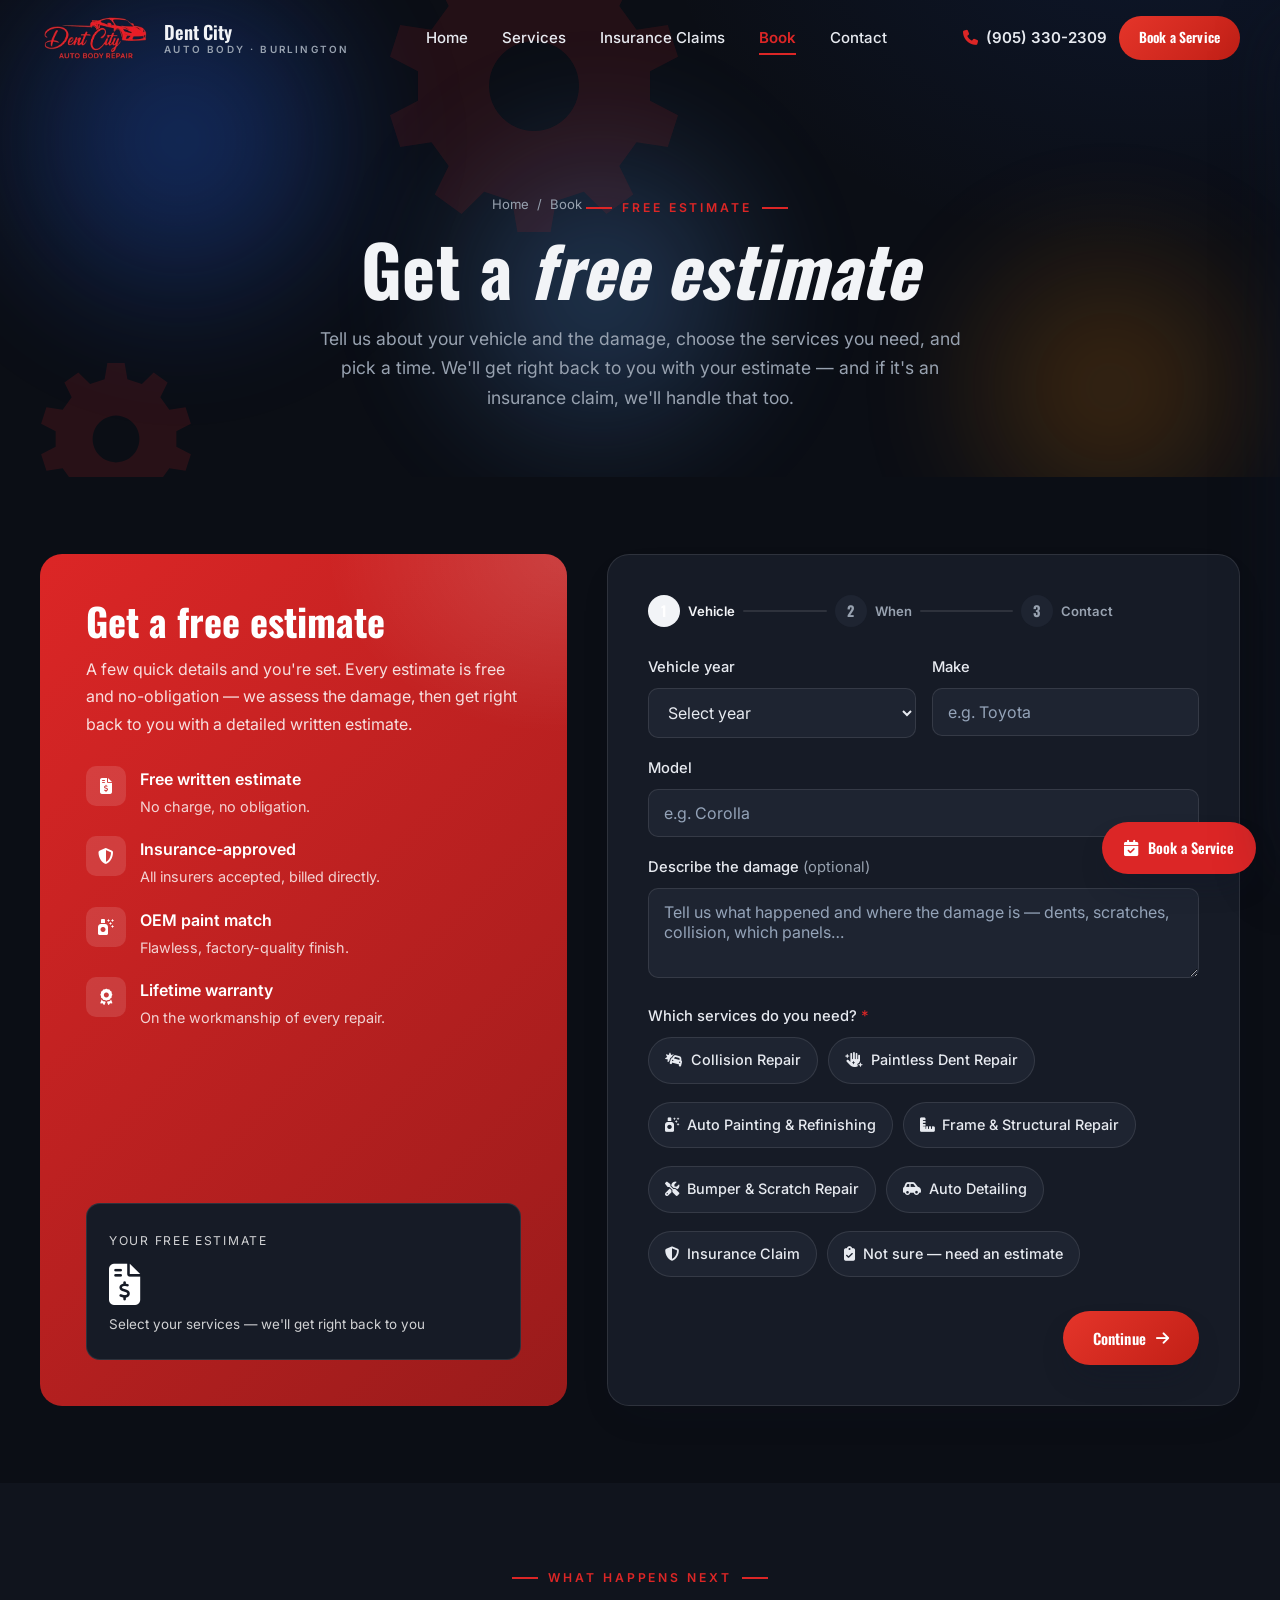
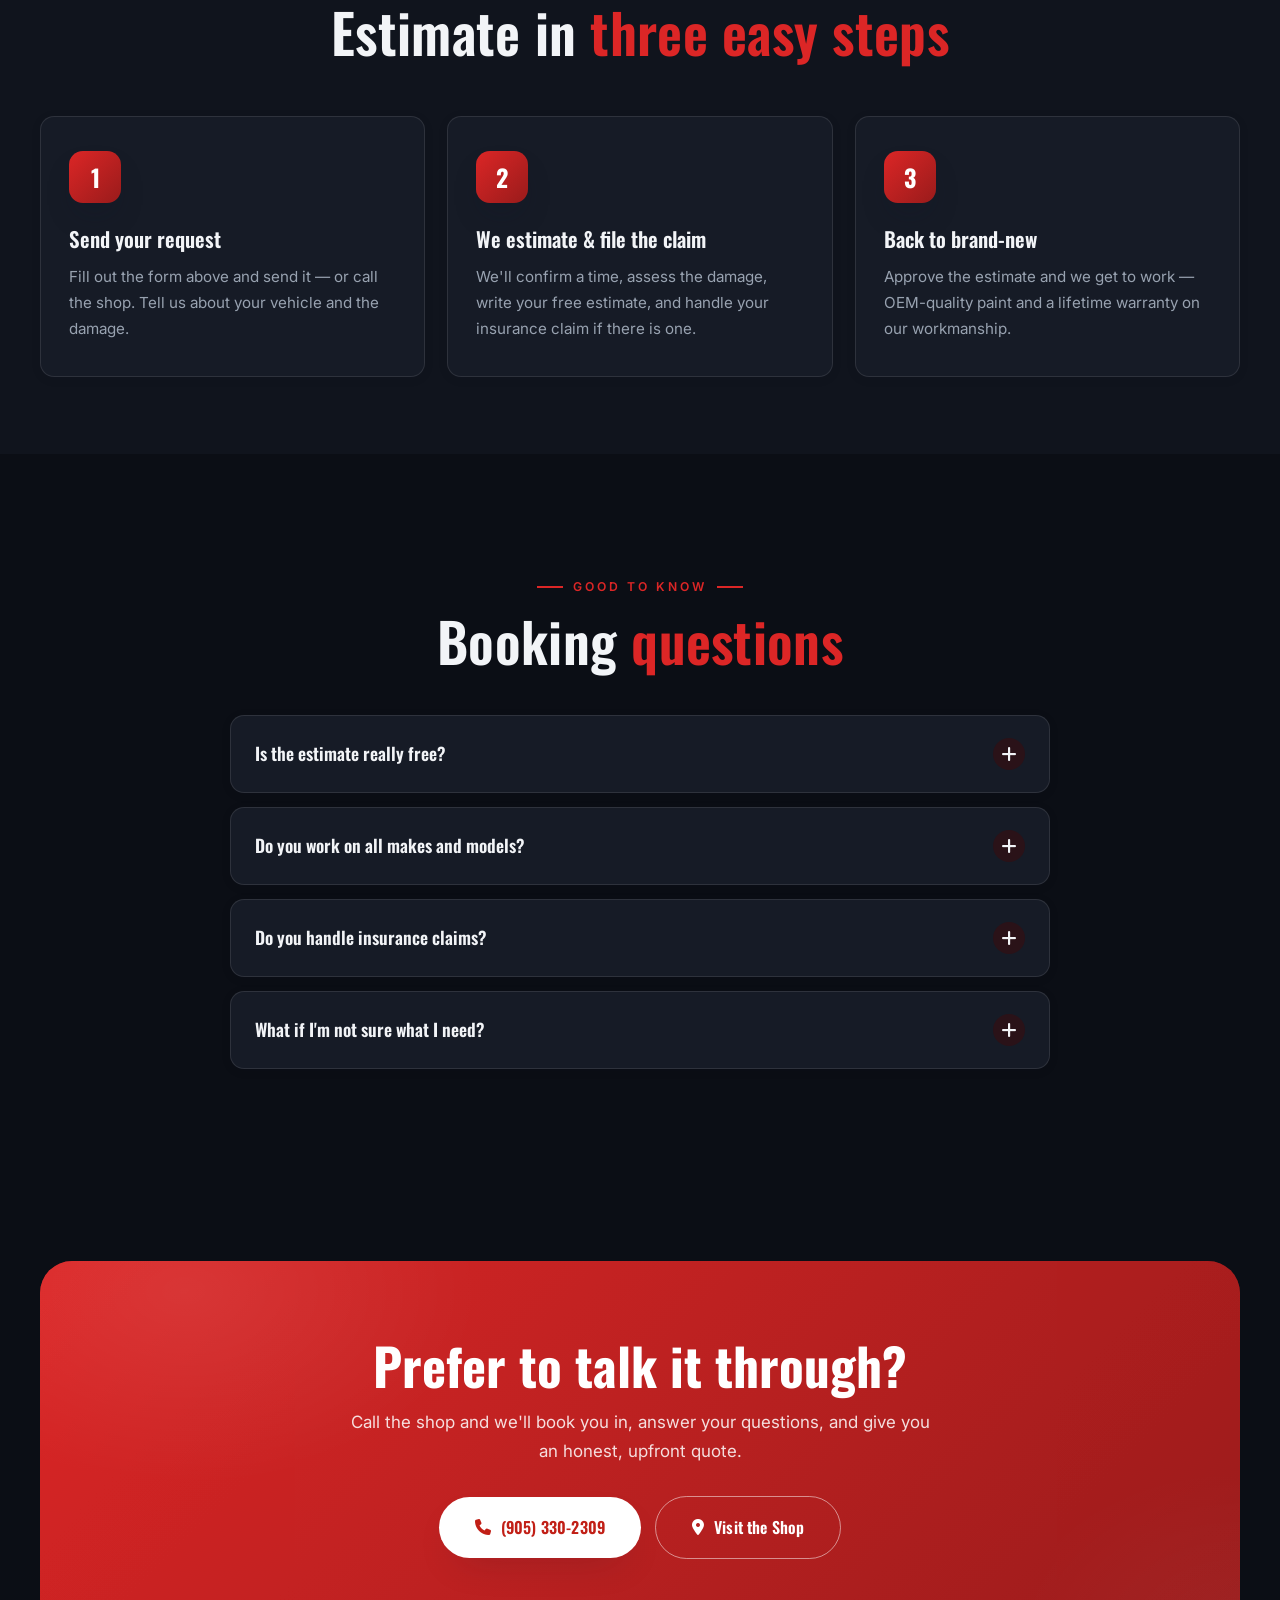
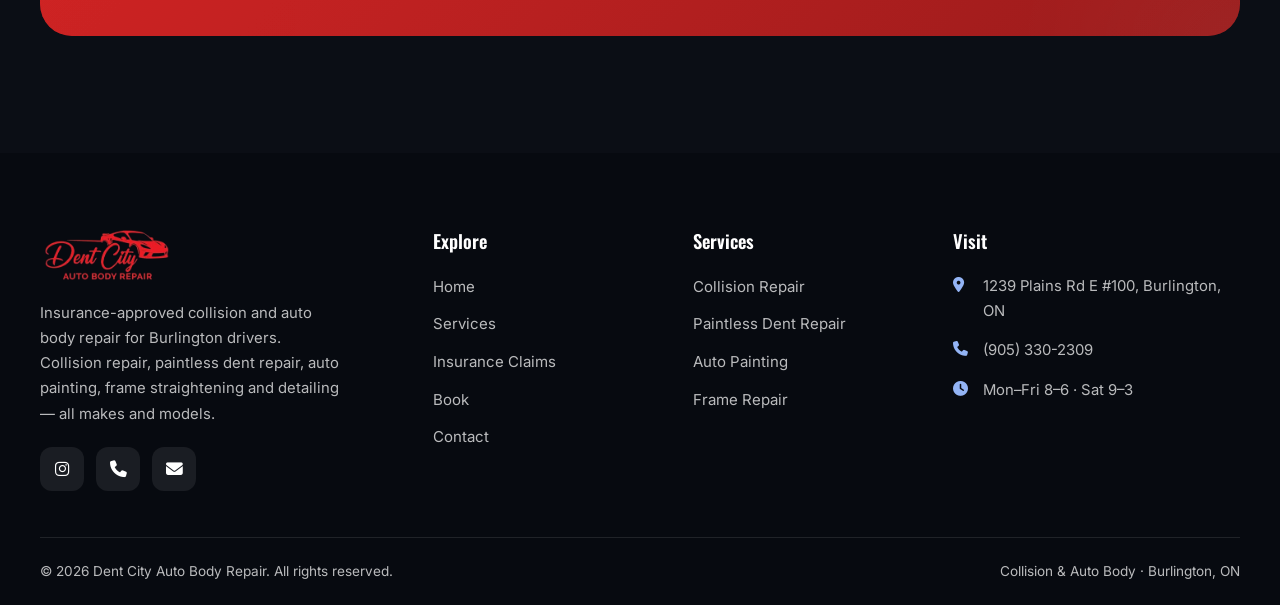
==== commit 22bc9359: "Rebuild to new template spec: 5-page core set, real branding + logo, category-specific content" ====
--- a/book.html
+++ b/book.html
@@ -3,11 +3,13 @@
 <head>
   <meta charset="UTF-8" />
   <meta name="viewport" content="width=device-width, initial-scale=1.0" />
-  <title>Get an Estimate | Dent City Auto Body Repair — Burlington, ON</title>
-  <meta name="description" content="Get an estimate at Dent City Auto Body Repair in Burlington, ON. Tell us what happened and send photos of the damage — collision, dents, paint, refinishing and insurance claims. All makes & models." />
+  <title>Get a Free Estimate | Dent City Auto Body Repair · Burlington, ON</title>
+  <meta name="description" content="Get a free estimate from Dent City Auto Body Repair in Burlington, ON. Tell us about your vehicle and the damage, pick a time, and we'll get right back to you. Insurance-approved, OEM paint match, lifetime warranty on workmanship. Call (905) 330-2309." />
   <meta name="theme-color" content="#0B0E15" />
-  <meta property="og:title" content="Get an Estimate | Dent City Auto Body Repair" />
-  <meta property="og:description" content="Request a free estimate in seconds — or call (905) 330-2309." />
+  <meta property="og:type" content="website" />
+  <meta property="og:site_name" content="Dent City Auto Body Repair" />
+  <meta property="og:title" content="Get a Free Estimate | Dent City Auto Body Repair · Burlington, ON" />
+  <meta property="og:description" content="Request a free collision, dent or paint estimate online — insurance-approved, OEM paint match, lifetime warranty on workmanship. All makes & models." />
 
   <link rel="icon" type="image/svg+xml" href="assets/favicon.svg" />
   <link rel="preconnect" href="https://fonts.googleapis.com" />
@@ -19,13 +21,16 @@
   <script type="application/ld+json">
   {
     "@context": "https://schema.org",
-    "@type": "FAQPage",
-    "mainEntity": [
-      { "@type": "Question", "name": "Do you work with my insurance?", "acceptedAnswer": { "@type": "Answer", "text": "Yes — we work with all major insurers and can handle the claim and paperwork for you." } },
-      { "@type": "Question", "name": "Can I get an estimate from photos?", "acceptedAnswer": { "@type": "Answer", "text": "Yes — send us clear photos of the damage and we will get you a written estimate fast." } },
-      { "@type": "Question", "name": "Will you match my paint colour?", "acceptedAnswer": { "@type": "Answer", "text": "Every time. We use computerised colour-matching for a seamless, factory-quality finish." } },
-      { "@type": "Question", "name": "Where are you located?", "acceptedAnswer": { "@type": "Answer", "text": "1239 Plains Rd E #100, Burlington, ON L7S 2K2. Call us at (905) 330-2309." } }
-    ]
+    "@type": "AutoBodyShop",
+    "name": "Dent City Auto Body Repair",
+    "description": "Insurance-approved collision and auto body shop in Burlington — collision repair, paintless dent repair (PDR), auto painting & refinishing, frame straightening, bumper & scratch repair and detailing. All insurers accepted, OEM-quality paint match, lifetime warranty on workmanship.",
+    "priceRange": "$$",
+    "telephone": "+1-905-330-2309",
+    "email": "info@dentcityautobody.ca",
+    "address": { "@type": "PostalAddress", "streetAddress": "1239 Plains Rd E #100", "addressLocality": "Burlington", "addressRegion": "ON", "postalCode": "L7S 2K2", "addressCountry": "CA" },
+    "areaServed": "Burlington",
+    "openingHours": ["Mo-Fr 08:00-18:00", "Sa 09:00-15:00"],
+    "sameAs": ["https://www.instagram.com/dentcityautobodyrepair/"]
   }
   </script>
 </head>
@@ -36,17 +41,18 @@
     <div class="container nav">
       <a href="index.html" class="brand" aria-label="Dent City Auto Body Repair home">
         <img src="assets/logo-mark.png" alt="Dent City Auto Body Repair" class="brand-logo" />
-        <span class="brand-name"><b>Dent City</b><small>Services · Burlington</small></span>
+        <span class="brand-name"><b>Dent City</b><small>Auto Body · Burlington</small></span>
       </a>
       <nav class="nav-links" aria-label="Primary">
         <a href="index.html">Home</a>
         <a href="services.html">Services</a>
-        <a href="index.html#gallery">Our Work</a>
+        <a href="diagnostics.html">Insurance Claims</a>
         <a href="book.html" class="active">Book</a>
+        <a href="contact.html">Contact</a>
       </nav>
       <div class="nav-actions">
         <a href="tel:+19053302309" class="nav-phone"><i class="fa-solid fa-phone"></i> (905) 330-2309</a>
-        <a href="#quote" class="btn btn--sm">Get an Estimate</a>
+        <a href="book.html#quote" class="btn btn--sm">Book a Service</a>
         <button class="menu-toggle" id="menuToggle" aria-label="Open menu"><i class="fa-solid fa-bars"></i></button>
       </div>
     </div>
@@ -56,182 +62,256 @@
   <div class="scrim" id="scrim"></div>
   <aside class="mobile-drawer" id="drawer" aria-label="Mobile menu">
     <div class="drawer-head">
-      <img src="assets/logo-mark.png" alt="Dent City Auto Body Repair" style="height:44px;border-radius:10px" />
+      <img src="assets/logo-mark.png" alt="Dent City Auto Body Repair" style="height:44px" />
       <button class="drawer-close" id="drawerClose" aria-label="Close menu"><i class="fa-solid fa-xmark"></i></button>
     </div>
     <nav>
       <a href="index.html">Home <i class="fa-solid fa-chevron-right"></i></a>
       <a href="services.html">Services <i class="fa-solid fa-chevron-right"></i></a>
-      <a href="index.html#gallery">Our Work <i class="fa-solid fa-chevron-right"></i></a>
+      <a href="diagnostics.html">Insurance Claims <i class="fa-solid fa-chevron-right"></i></a>
       <a href="book.html" class="active">Book <i class="fa-solid fa-chevron-right"></i></a>
+      <a href="contact.html">Contact <i class="fa-solid fa-chevron-right"></i></a>
     </nav>
     <div class="drawer-cta">
-      <a href="#quote" class="btn btn--block">Get an Estimate</a>
-      <a href="tel:+19053302309" class="btn btn--ghost btn--block"><i class="fa-solid fa-phone"></i> Call the Shop</a>
+      <a href="book.html#quote" class="btn btn--block">Book a Service</a>
+      <a href="tel:+19053302309" class="btn btn--navy btn--block"><i class="fa-solid fa-phone"></i> Call the Shop</a>
     </div>
     <div class="drawer-contact">
       <a href="tel:+19053302309"><i class="fa-solid fa-phone"></i> (905) 330-2309</a>
-      <span><i class="fa-solid fa-location-dot"></i> 1239 Plains Rd E #100, Burlington</span>
+      <span><i class="fa-solid fa-location-dot"></i> 1239 Plains Rd E #100, Burlington, ON</span>
     </div>
   </aside>
 
   <!-- ============ PAGE HERO ============ -->
   <section class="page-hero">
-    <div class="container">
-      <div class="breadcrumbs reveal"><a href="index.html">Home</a> <span>/</span> <span>Book</span></div>
-      <span class="eyebrow eyebrow--center reveal d1" style="margin-top:14px">Free Estimate</span>
-      <h1 class="reveal d1">Request an <span class="text-accent">estimate</span></h1>
-      <p class="reveal d2">Tell us what happened and send your details — we'll get you a free estimate. Prefer to talk? Call (905) 330-2309.</p>
+    <div class="hero-bg" aria-hidden="true">
+      <span class="ambient-blob b1"></span>
+      <span class="ambient-blob b2"></span>
+      <span class="ambient-blob b3"></span>
+      <img class="ambient-gear g1" src="assets/gear.svg" alt="" />
+      <img class="ambient-gear g2" src="assets/gear.svg" alt="" />
+    </div>
+    <div class="container">
+      <nav class="breadcrumbs reveal" aria-label="Breadcrumb">
+        <a href="index.html">Home</a> <span>/</span> <span>Book</span>
+      </nav>
+      <span class="eyebrow eyebrow--center reveal">Free Estimate</span>
+      <h1 class="reveal d1">Get a <em>free estimate</em></h1>
+      <p class="reveal d2">Tell us about your vehicle and the damage, choose the services you need, and pick a time. We'll get right back to you with your estimate — and if it's an insurance claim, we'll handle that too.</p>
     </div>
   </section>
 
   <!-- ============ BOOKING FORM ============ -->
-  <section class="section" id="quote" style="padding-top:16px">
+  <section class="section section--tight" id="quote">
     <div class="container">
       <div class="quote-wrap">
+
+        <!-- LEFT — pitch + live estimate -->
         <div class="quote-side reveal">
-          <h2>Free estimates,<br/>flawless repairs</h2>
-          <p>Request your estimate in under a minute — no account needed. We'll get back to you fast.</p>
+          <h2>Get a free estimate</h2>
+          <p>A few quick details and you're set. Every estimate is free and no-obligation — we assess the damage, then get right back to you with a detailed written estimate.</p>
           <div class="quote-benefits">
-            <div class="quote-benefit"><i class="fa-solid fa-bolt"></i><div><b>Quick &amp; easy</b><span>Request a slot in seconds.</span></div></div>
-            <div class="quote-benefit"><i class="fa-solid fa-car"></i><div><b>All makes &amp; models</b><span>Foreign &amp; domestic.</span></div></div>
-            <div class="quote-benefit"><i class="fa-solid fa-file-invoice-dollar"></i><div><b>Insurance approved</b><span>We handle the claim.</span></div></div>
+            <div class="quote-benefit"><i class="fa-solid fa-file-invoice-dollar"></i><div><b>Free written estimate</b><span>No charge, no obligation.</span></div></div>
+            <div class="quote-benefit"><i class="fa-solid fa-shield-halved"></i><div><b>Insurance-approved</b><span>All insurers accepted, billed directly.</span></div></div>
+            <div class="quote-benefit"><i class="fa-solid fa-spray-can-sparkles"></i><div><b>OEM paint match</b><span>Flawless, factory-quality finish.</span></div></div>
+            <div class="quote-benefit"><i class="fa-solid fa-award"></i><div><b>Lifetime warranty</b><span>On the workmanship of every repair.</span></div></div>
           </div>
           <div class="quote-live">
             <div class="quote-live-card">
-              <div class="label">Estimated from</div>
-              <div class="est" id="estAmount">$0</div>
-              <small id="estMeta">Select your services</small>
+              <span class="label">Your Free Estimate</span>
+              <div class="est"><span id="estAmount"><i class="fa-solid fa-file-invoice-dollar"></i></span></div>
+              <small id="estMeta">Select your services — we'll get right back to you</small>
             </div>
           </div>
         </div>
 
+        <!-- RIGHT — the multi-step form -->
         <div class="quote-form reveal d1">
           <form id="quoteForm" novalidate>
             <div class="form-body">
+
+              <!-- Stepper -->
               <div class="stepper">
-                <div class="st active"><span class="n">1</span><span class="t">Damage</span><span class="bar"></span></div>
-                <div class="st"><span class="n">2</span><span class="t">Vehicle</span><span class="bar"></span></div>
-                <div class="st"><span class="n">3</span><span class="t">Details</span></div>
-              </div>
-
-              <!-- STEP 1 -->
+                <div class="st active"><span class="n">1</span><span class="t">Vehicle</span><span class="bar"></span></div>
+                <div class="st"><span class="n">2</span><span class="t">When</span><span class="bar"></span></div>
+                <div class="st"><span class="n">3</span><span class="t">Contact</span></div>
+              </div>
+
+              <!-- STEP 1 — Vehicle & service -->
               <div class="fstep active">
-                <div class="field">
-                  <label>What needs fixing? <span class="req">*</span> <span style="color:var(--ink-soft);font-weight:400">(pick any)</span></label>
+                <div class="field-row">
+                  <div class="field">
+                    <label for="vehYear">Vehicle year</label>
+                    <select id="vehYear" name="vehYear">
+                      <option value="">Select year</option>
+                      <option>2026</option><option>2025</option><option>2024</option><option>2023</option>
+                      <option>2022</option><option>2021</option><option>2020</option><option>2019</option>
+                      <option>2018</option><option>2017</option><option>2016</option><option>2015</option>
+                      <option>2014</option><option>2013</option><option>2012</option><option>2011</option>
+                      <option>2010</option><option>2009</option><option>2008</option><option>2007</option>
+                      <option>2006</option><option>2005</option>
+                      <option value="2004 or older">2004 or older</option>
+                    </select>
+                  </div>
+                  <div class="field">
+                    <label for="vehMake">Make</label>
+                    <input type="text" id="vehMake" name="vehMake" placeholder="e.g. Toyota" />
+                  </div>
+                </div>
+                <div class="field">
+                  <label for="vehModel">Model</label>
+                  <input type="text" id="vehModel" name="vehModel" placeholder="e.g. Corolla" />
+                </div>
+                <div class="field">
+                  <label for="issue">Describe the damage <span style="color:var(--ink-soft);font-weight:400">(optional)</span></label>
+                  <textarea id="issue" name="issue" placeholder="Tell us what happened and where the damage is — dents, scratches, collision, which panels…"></textarea>
+                </div>
+                <div class="field">
+                  <label>Which services do you need? <span class="req">*</span></label>
                   <div class="chip-select">
-                    <label class="chip-opt"><input type="checkbox" name="services" value="Paintless Dent Removal" /><span>Paintless Dent Removal · from $90</span></label>
-                    <label class="chip-opt"><input type="checkbox" name="services" value="Scratch &amp; Scuff Repair" /><span>Scratch &amp; Scuff · from $180</span></label>
-                    <label class="chip-opt"><input type="checkbox" name="services" value="Bumper Repair" /><span>Bumper Repair · from $250</span></label>
-                    <label class="chip-opt"><input type="checkbox" name="services" value="Painting &amp; Refinishing" /><span>Painting &amp; Refinishing · from $450</span></label>
-                    <label class="chip-opt"><input type="checkbox" name="services" value="Collision Repair" /><span>Collision Repair · from $800</span></label>
-                    <label class="chip-opt"><input type="checkbox" name="services" value="Panel Replacement" /><span>Panel Replacement · from $600</span></label>
-                    <label class="chip-opt"><input type="checkbox" name="services" value="Rust Repair" /><span>Rust Repair · from $300</span></label>
-                    <label class="chip-opt"><input type="checkbox" name="services" value="Detailing &amp; Polish" /><span>Detailing &amp; Polish · from $120</span></label>
-                  </div>
-                </div>
-              </div>
-
-              <!-- STEP 2 -->
+                    <label class="chip-opt"><input type="checkbox" name="services" value="Collision Repair" /><span><i class="fa-solid fa-car-burst"></i> Collision Repair</span></label>
+                    <label class="chip-opt"><input type="checkbox" name="services" value="Paintless Dent Repair" /><span><i class="fa-solid fa-hand-sparkles"></i> Paintless Dent Repair</span></label>
+                    <label class="chip-opt"><input type="checkbox" name="services" value="Auto Painting & Refinishing" /><span><i class="fa-solid fa-spray-can-sparkles"></i> Auto Painting &amp; Refinishing</span></label>
+                    <label class="chip-opt"><input type="checkbox" name="services" value="Frame & Structural Repair" /><span><i class="fa-solid fa-ruler-combined"></i> Frame &amp; Structural Repair</span></label>
+                    <label class="chip-opt"><input type="checkbox" name="services" value="Bumper & Scratch Repair" /><span><i class="fa-solid fa-screwdriver-wrench"></i> Bumper &amp; Scratch Repair</span></label>
+                    <label class="chip-opt"><input type="checkbox" name="services" value="Auto Detailing" /><span><i class="fa-solid fa-car-side"></i> Auto Detailing</span></label>
+                    <label class="chip-opt"><input type="checkbox" name="services" value="Insurance Claim" /><span><i class="fa-solid fa-shield-halved"></i> Insurance Claim</span></label>
+                    <label class="chip-opt"><input type="checkbox" name="services" value="Not sure — need an estimate" /><span><i class="fa-solid fa-clipboard-check"></i> Not sure — need an estimate</span></label>
+                  </div>
+                </div>
+              </div>
+
+              <!-- STEP 2 — When -->
               <div class="fstep">
                 <div class="field-row">
-                  <div class="field"><label for="vehicle">Vehicle <span style="color:var(--ink-soft);font-weight:400">(year, make, model)</span></label><input type="text" id="vehicle" name="vehicle" placeholder="e.g. 2018 Honda Civic" /></div>
-                  <div class="field"><label for="eventDate">Preferred date</label><input type="date" id="eventDate" name="eventDate" /></div>
-                </div>
-                <div class="field">
-                  <label>Preferred time</label>
+                  <div class="field">
+                    <label for="eventDate">Preferred date</label>
+                    <input type="date" id="eventDate" name="eventDate" />
+                  </div>
+                  <div class="field">
+                    <label for="time">Preferred time</label>
+                    <select id="time" name="time">
+                      <option value="Morning">Morning</option>
+                      <option value="Afternoon">Afternoon</option>
+                      <option value="Any time">Any time</option>
+                    </select>
+                  </div>
+                </div>
+                <div class="field">
+                  <label>How will the vehicle arrive?</label>
                   <div class="chip-select">
-                    <label class="chip-opt"><input type="radio" name="time" value="Morning" /><span><i class="fa-solid fa-sun"></i> Morning</span></label>
-                    <label class="chip-opt"><input type="radio" name="time" value="Afternoon" /><span><i class="fa-solid fa-cloud-sun"></i> Afternoon</span></label>
-                    <label class="chip-opt"><input type="radio" name="time" value="Any time" checked /><span>Any time</span></label>
-                  </div>
-                </div>
-                <div class="field">
-                  <label for="notes">What's going on? <span style="color:var(--ink-soft);font-weight:400">(symptoms, noises, warning lights)</span></label>
-                  <textarea id="notes" name="message" placeholder="e.g. dent on the rear door, scraped bumper, hail damage…"></textarea>
-                </div>
-              </div>
-
-              <!-- STEP 3 -->
+                    <label class="chip-opt"><input type="radio" name="dropoff" value="I'll drive it in" checked /><span><i class="fa-solid fa-key"></i> I'll drive it in</span></label>
+                    <label class="chip-opt"><input type="radio" name="dropoff" value="Need a tow-in" /><span><i class="fa-solid fa-truck-ramp-box"></i> Need a tow-in</span></label>
+                  </div>
+                </div>
+                <p style="color:var(--ink-soft);font-size:0.9rem;margin-top:6px"><i class="fa-solid fa-circle-info" style="color:var(--navy-bright)"></i> Times are requests — we'll call to confirm your estimate appointment. Mon–Fri 8–6 · Sat 9–3.</p>
+              </div>
+
+              <!-- STEP 3 — Contact -->
               <div class="fstep">
                 <div class="field-row">
-                  <div class="field"><label for="name">Your name <span class="req">*</span></label><input type="text" id="name" name="name" required placeholder="Full name" /></div>
-                  <div class="field"><label for="phone">Phone <span class="req">*</span></label><input type="tel" id="phone" name="phone" required placeholder="(000) 000-0000" /></div>
-                </div>
-                <div class="field"><label for="email">Email <span style="color:var(--ink-soft);font-weight:400">(optional)</span></label><input type="email" id="email" name="email" placeholder="you@email.com" /></div>
-                <input type="text" class="hp" name="companyWebsite" tabindex="-1" autocomplete="off" aria-hidden="true" />
-                <p style="font-size:.86rem;color:var(--ink-soft);margin-top:6px"><i class="fa-solid fa-lock" style="color:var(--navy-bright)"></i> Your details stay private — used only to confirm your appointment.</p>
-              </div>
-
+                  <div class="field">
+                    <label for="name">Your name <span class="req">*</span></label>
+                    <input type="text" id="name" name="name" placeholder="Full name" required />
+                  </div>
+                  <div class="field">
+                    <label for="phone">Phone <span class="req">*</span></label>
+                    <input type="tel" id="phone" name="phone" placeholder="(289) 000-0000" required />
+                  </div>
+                </div>
+                <div class="field">
+                  <label for="email">Email</label>
+                  <input type="email" id="email" name="email" placeholder="you@email.com" />
+                </div>
+                <div class="field">
+                  <label for="message">Anything else? <span style="color:var(--ink-soft);font-weight:400">(optional)</span></label>
+                  <textarea id="message" name="message" placeholder="Preferred contact method, extra details, etc."></textarea>
+                </div>
+              </div>
+
+              <!-- Honeypot -->
+              <input type="text" name="companyWebsite" class="hp" tabindex="-1" autocomplete="off" aria-hidden="true" />
+
+              <!-- Nav -->
               <div class="form-nav">
                 <button type="button" class="btn btn--ghost hidden" id="fBack"><i class="fa-solid fa-arrow-left"></i> Back</button>
                 <button type="button" class="btn" id="fNext">Continue <i class="fa-solid fa-arrow-right"></i></button>
-                <button type="submit" class="btn" id="fSubmit" style="display:none"><i class="fa-solid fa-paper-plane"></i> Request Estimate</button>
-              </div>
+                <button type="submit" class="btn" id="fSubmit" style="display:none"><i class="fa-solid fa-calendar-check"></i> Request Appointment</button>
+              </div>
+
             </div>
 
+            <!-- Success -->
             <div class="form-success" id="formSuccess">
-              <div class="check"><i class="fa-solid fa-check"></i></div>
-              <h3>Almost there!</h3>
-              <p>One last step: send us your request, or give the shop a quick call and we'll get you an estimate.</p>
+              <div class="check"><i class="fa-solid fa-circle-check"></i></div>
+              <h3>Almost done!</h3>
+              <p>Your free-estimate request is ready. Send it to us by email and we'll get right back to you with your estimate and next steps. Prefer to talk? Give the shop a call.</p>
               <div class="hero-ctas" style="justify-content:center">
-                <a href="#" id="successEmail" class="btn btn--lg"><i class="fa-solid fa-paper-plane"></i> Send Request</a>
-                <a href="tel:+19053302309" class="btn btn--ghost btn--lg"><i class="fa-solid fa-phone"></i> Call (905) 330-2309</a>
+                <a id="successEmail" href="mailto:info@dentcityautobody.ca" class="btn btn--lg"><i class="fa-solid fa-paper-plane"></i> Send my request</a>
+                <a href="tel:+19053302309" class="btn btn--navy btn--lg"><i class="fa-solid fa-phone"></i> Call (905) 330-2309</a>
               </div>
             </div>
+
           </form>
         </div>
+
+      </div>
+    </div>
+  </section>
+
+  <!-- ============ REASSURANCE STRIP ============ -->
+  <section class="section section--alt section--tight">
+    <div class="container center">
+      <span class="eyebrow eyebrow--center reveal">What Happens Next</span>
+      <h2 class="section-title reveal d1">Estimate in <em>three easy steps</em></h2>
+    </div>
+    <div class="container">
+      <div class="steps">
+        <div class="step reveal d1"><div class="step-num">1</div><h3>Send your request</h3><p>Fill out the form above and send it — or call the shop. Tell us about your vehicle and the damage.</p></div>
+        <div class="step reveal d2"><div class="step-num">2</div><h3>We estimate &amp; file the claim</h3><p>We'll confirm a time, assess the damage, write your free estimate, and handle your insurance claim if there is one.</p></div>
+        <div class="step reveal d3"><div class="step-num">3</div><h3>Back to brand-new</h3><p>Approve the estimate and we get to work — OEM-quality paint and a lifetime warranty on our workmanship.</p></div>
       </div>
     </div>
   </section>
 
   <!-- ============ FAQ ============ -->
-  <section class="section section--alt" id="faq">
+  <section class="section">
     <div class="container center">
       <span class="eyebrow eyebrow--center reveal">Good to Know</span>
-      <h2 class="section-title reveal d1">Frequently asked <em>questions</em></h2>
+      <h2 class="section-title reveal d1">Booking <em>questions</em></h2>
     </div>
     <div class="container">
       <div class="faq">
-        <div class="faq-item reveal">
-          <button class="faq-q">Do you work with my insurance? <span class="ic"><i class="fa-solid fa-plus"></i></span></button>
-          <div class="faq-a"><p>Yes — we work with <strong>all major insurers</strong> and can handle the claim and paperwork for you, start to finish.</p></div>
-        </div>
-        <div class="faq-item reveal">
-          <button class="faq-q">Can I get an estimate from photos? <span class="ic"><i class="fa-solid fa-plus"></i></span></button>
-          <div class="faq-a"><p>Absolutely — send us a few clear <strong>photos of the damage</strong> and we'll get you a written estimate fast, no visit needed to start.</p></div>
-        </div>
-        <div class="faq-item reveal">
-          <button class="faq-q">Will you match my paint colour? <span class="ic"><i class="fa-solid fa-plus"></i></span></button>
-          <div class="faq-a"><p>Every time. We use <strong>computerised colour-matching</strong> for a seamless, factory-quality finish you can't tell apart.</p></div>
-        </div>
-        <div class="faq-item reveal">
-          <button class="faq-q">Do you do paintless dent removal? <span class="ic"><i class="fa-solid fa-plus"></i></span></button>
-          <div class="faq-a"><p>We do — <strong>PDR</strong> is perfect for door dings, small dents and hail damage, with no repainting or filler needed.</p></div>
-        </div>
-        <div class="faq-item reveal">
-          <button class="faq-q">Do you offer a warranty? <span class="ic"><i class="fa-solid fa-plus"></i></span></button>
-          <div class="faq-a"><p>Yes — our bodywork and refinishing are backed by a <strong>workmanship warranty</strong>. Ask us for the details on your repair.</p></div>
-        </div>
-        <div class="faq-item reveal">
-          <button class="faq-q">How long will my repair take? <span class="ic"><i class="fa-solid fa-plus"></i></span></button>
-          <div class="faq-a"><p>It depends on the damage — minor dents can be <strong>same-day</strong>, while collision work takes longer. We'll give you a clear timeline with your estimate.</p></div>
-        </div>
-      </div>
-    </div>
-  </section>
-
-  <!-- ============ CONTACT ============ -->
+        <div class="faq-item reveal d1">
+          <div class="faq-q"><span>Is the estimate really free?</span><span class="ic"><i class="fa-solid fa-plus"></i></span></div>
+          <div class="faq-a"><p>Yes — every estimate is free and no-obligation. We assess the damage and give you a detailed written estimate before any work begins. No surprises.</p></div>
+        </div>
+        <div class="faq-item reveal d2">
+          <div class="faq-q"><span>Do you work on all makes and models?</span><span class="ic"><i class="fa-solid fa-plus"></i></span></div>
+          <div class="faq-a"><p>Yes. We repair and refinish all makes and models — import and domestic, cars, SUVs and light trucks.</p></div>
+        </div>
+        <div class="faq-item reveal d3">
+          <div class="faq-q"><span>Do you handle insurance claims?</span><span class="ic"><i class="fa-solid fa-plus"></i></span></div>
+          <div class="faq-a"><p>Absolutely. We're insurance-approved, accept all insurers, and bill your claim directly. Pick "Insurance Claim" on the form and we'll take it from there — or call the shop at (905) 330-2309.</p></div>
+        </div>
+        <div class="faq-item reveal d4">
+          <div class="faq-q"><span>What if I'm not sure what I need?</span><span class="ic"><i class="fa-solid fa-plus"></i></span></div>
+          <div class="faq-a"><p>No problem. Choose "Not sure — need an estimate" and describe the damage. We'll assess the vehicle and recommend the right repair before proceeding.</p></div>
+        </div>
+      </div>
+    </div>
+  </section>
+
+  <!-- ============ CTA ============ -->
   <section class="section section--tight">
-    <div class="container center">
-      <span class="eyebrow eyebrow--center reveal">Get In Touch</span>
-      <h2 class="section-title reveal d1">Talk to <em>the shop</em></h2>
-    </div>
-    <div class="container">
-      <div class="contact-grid">
-        <div class="contact-card reveal d1"><div class="ic"><i class="fa-solid fa-phone"></i></div><h3>Call the Shop</h3><p>Fastest way to an estimate</p><a href="tel:+19053302309">(905) 330-2309</a></div>
-        <div class="contact-card reveal d2"><div class="ic"><i class="fa-solid fa-location-dot"></i></div><h3>Visit Us</h3><p>1239 Plains Rd E #100</p><a href="https://www.google.com/maps/search/?api=1&query=1239+Plains+Rd+E+Burlington+ON" target="_blank" rel="noopener">Burlington, ON</a></div>
-        <div class="contact-card reveal d3"><div class="ic"><i class="fa-brands fa-instagram"></i></div><h3>Instagram</h3><p>See our latest</p><a href="https://www.instagram.com/dentcityautobodyrepair/" target="_blank" rel="noopener">@dentcityautobodyrepair</a></div>
+    <div class="container">
+      <div class="cta-band reveal-scale">
+        <h2>Prefer to talk it through?</h2>
+        <p>Call the shop and we'll book you in, answer your questions, and give you an honest, upfront quote.</p>
+        <div class="hero-ctas">
+          <a href="tel:+19053302309" class="btn btn--white btn--lg"><i class="fa-solid fa-phone"></i> (905) 330-2309</a>
+          <a href="contact.html" class="btn btn--ghost btn--lg" style="border-color:rgba(255,255,255,0.5);color:#fff"><i class="fa-solid fa-location-dot"></i> Visit the Shop</a>
+        </div>
       </div>
     </div>
   </section>
@@ -242,7 +322,7 @@
       <div class="footer-top">
         <div class="footer-brand">
           <img src="assets/logo-mark.png" alt="Dent City Auto Body Repair" class="brand-logo-f" />
-          <p>Expert collision and dent repair for Burlington drivers. All makes and models — bodywork, paint, refinishing and insurance claims.</p>
+          <p>Insurance-approved collision and auto body repair for Burlington drivers. Collision repair, paintless dent repair, auto painting, frame straightening and detailing — all makes and models.</p>
           <div class="footer-social">
             <a href="https://www.instagram.com/dentcityautobodyrepair/" target="_blank" rel="noopener" aria-label="Instagram"><i class="fa-brands fa-instagram"></i></a>
             <a href="tel:+19053302309" aria-label="Phone"><i class="fa-solid fa-phone"></i></a>
@@ -251,11 +331,11 @@
         </div>
         <div>
           <h4>Explore</h4>
-          <div class="footer-links"><a href="index.html">Home</a><a href="services.html">Services</a><a href="index.html#gallery">Our Work</a><a href="book.html">Book</a></div>
+          <div class="footer-links"><a href="index.html">Home</a><a href="services.html">Services</a><a href="diagnostics.html">Insurance Claims</a><a href="book.html">Book</a><a href="contact.html">Contact</a></div>
         </div>
         <div>
           <h4>Services</h4>
-          <div class="footer-links"><a href="services.html">Collision Repair</a><a href="services.html">Dent Removal</a><a href="services.html">Painting</a><a href="services.html">Insurance Claims</a></div>
+          <div class="footer-links"><a href="services.html">Collision Repair</a><a href="services.html">Paintless Dent Repair</a><a href="services.html">Auto Painting</a><a href="services.html">Frame Repair</a></div>
         </div>
         <div>
           <h4>Visit</h4>
@@ -268,12 +348,20 @@
       </div>
       <div class="footer-bottom">
         <span>© <span data-year>2026</span> Dent City Auto Body Repair. All rights reserved.</span>
-        <span>Auto Body &amp; Collision · Burlington, ON</span>
+        <span>Collision &amp; Auto Body · Burlington, ON</span>
       </div>
     </div>
   </footer>
 
-  <a href="#quote" class="fab-cta" aria-label="Get an estimate"><i class="fa-solid fa-calendar-check"></i><span>Get an Estimate</span></a>
+  <!-- ============ LIGHTBOX ============ -->
+  <div class="lightbox" id="lightbox" aria-hidden="true">
+    <button class="lightbox-close" id="lbClose" aria-label="Close"><i class="fa-solid fa-xmark"></i></button>
+    <button class="lightbox-nav prev" id="lbPrev" aria-label="Previous"><i class="fa-solid fa-chevron-left"></i></button>
+    <button class="lightbox-nav next" id="lbNext" aria-label="Next"><i class="fa-solid fa-chevron-right"></i></button>
+    <div><img id="lbImg" src="assets/photos/g1.jpg" alt="" /><div class="lightbox-cap" id="lbCap"></div></div>
+  </div>
+
+  <a href="book.html#quote" class="fab-cta" aria-label="Book a service"><i class="fa-solid fa-calendar-check"></i><span>Book a Service</span></a>
   <button class="to-top" id="toTop" aria-label="Back to top"><i class="fa-solid fa-arrow-up"></i></button>
 
   <script src="js/main.js"></script>
--- a/css/styles.css
+++ b/css/styles.css
@@ -4,24 +4,25 @@
    ============================================================ */
 
 :root {
-  --bg: #F6F9FD;
+  --bg: #F6F8FB;
   --bg-2: #FFFFFF;
   --surface: #FFFFFF;
-  --surface-2: #EEF2F9;
-  --line: rgba(15,23,42,0.12);
-  --line-2: rgba(15,23,42,0.07);
-
-  --navy: #1E293B;
-  --navy-deep: #0F172A;
-  --navy-bright: #DC2626;
-  --navy-soft: #FEE2E2;
-  --navy-grad: linear-gradient(135deg, #DC2626, #B91C1C);
-
-  --accent: #D97706; /* subtle brass for stars/premium touches */
+  --surface-2: #EDF1F6;
+  --line: rgba(18,42,69,0.12);
+  --line-2: rgba(18,42,69,0.07);
+
+  --navy: #F2F4F7;
+  --navy-deep: #0B1D33;
+  --navy-bright: #D92D20;   /* signal red — accents + primary CTA (auto-repair spec) */
+  --navy-soft: #FCE8E6;
+  --navy-grad: linear-gradient(135deg, #16324F, #0B1D33);   /* navy — dark bands/buttons */
+
+  --accent: #D97706; /* amber for star ratings */
+  --steel: #5C6B7A;  /* steel gray — secondary */
 
   --white: #FFFFFF;
-  --ink: #0F172A;
-  --ink-soft: #55617A;
+  --ink: #0F1B2A;
+  --ink-soft: #5C6B7A;
 
   --shadow-sm: 0 2px 12px rgba(15,23,42,0.06);
   --shadow-md: 0 16px 40px -18px rgba(15,23,42,0.22);
@@ -53,7 +54,7 @@
 body::before {
   content: ""; position: fixed; inset: 0; z-index: -2;
   background:
-    radial-gradient(900px 620px at 90% -10%, rgba(220,38,38,0.10), transparent 55%),
+    radial-gradient(900px 620px at 90% -10%, rgba(37,99,235,0.10), transparent 55%),
     radial-gradient(720px 500px at 0% 2%, rgba(15,23,42,0.05), transparent 55%),
     var(--bg);
 }
@@ -131,8 +132,8 @@
 .hero { position: relative; padding: clamp(130px, 16vw, 186px) 0 clamp(60px, 8vw, 96px); overflow: hidden; }
 .hero-grid { display: grid; grid-template-columns: 1.08fr 0.92fr; gap: 46px; align-items: center; }
 .hero-badge { display: inline-flex; align-items: center; gap: 10px; padding: 8px 16px; background: var(--surface); border: 1px solid var(--line); border-radius: 100px; font-size: 0.78rem; font-weight: 600; letter-spacing: 0.06em; color: var(--navy); box-shadow: var(--shadow-sm); }
-.hero-badge .dot { width: 8px; height: 8px; border-radius: 50%; background: var(--navy-bright); box-shadow: 0 0 0 4px rgba(220,38,38,0.18); animation: pulse 2s infinite; }
-@keyframes pulse { 0%,100% { box-shadow: 0 0 0 4px rgba(220,38,38,0.2); } 50% { box-shadow: 0 0 0 8px rgba(220,38,38,0); } }
+.hero-badge .dot { width: 8px; height: 8px; border-radius: 50%; background: var(--navy-bright); box-shadow: 0 0 0 4px rgba(37,99,235,0.18); animation: pulse 2s infinite; }
+@keyframes pulse { 0%,100% { box-shadow: 0 0 0 4px rgba(37,99,235,0.2); } 50% { box-shadow: 0 0 0 8px rgba(37,99,235,0); } }
 .hero-title { font-family: var(--font-display); font-weight: 700; color: var(--navy); font-size: clamp(2.8rem, 6.4vw, 5rem); line-height: 1.02; letter-spacing: -0.02em; margin: 22px 0 0; }
 .hero-title em { font-style: normal; color: var(--navy-bright); }
 .hero-sub { margin-top: 22px; max-width: 52ch; font-size: 1.12rem; color: var(--ink-soft); }
@@ -143,7 +144,7 @@
 .hero-meta .divider { width: 1px; height: 40px; background: var(--line); }
 
 .hero-visual { position: relative; display: grid; place-items: center; min-height: 460px; }
-.hero-visual::before { content: ""; position: absolute; width: 74%; height: 74%; border-radius: 50%; background: radial-gradient(circle, rgba(220,38,38,0.16), transparent 66%); filter: blur(50px); }
+.hero-visual::before { content: ""; position: absolute; width: 74%; height: 74%; border-radius: 50%; background: radial-gradient(circle, rgba(37,99,235,0.16), transparent 66%); filter: blur(50px); }
 .hero-photo-wrap { position: relative; width: min(420px, 100%); }
 .hero-photo { position: relative; border-radius: 22px; overflow: hidden; border: 6px solid #fff; box-shadow: var(--shadow-lg); aspect-ratio: 4 / 5; }
 .hero-photo img { width: 100%; height: 100%; object-fit: cover; }
@@ -284,7 +285,7 @@
 .footer-links a:hover { color: #fff; padding-left: 5px; }
 .footer-contact { display: grid; gap: 14px; font-size: 0.93rem; }
 .footer-contact a, .footer-contact span { display: flex; gap: 12px; align-items: flex-start; }
-.footer-contact i { color: #FCA5A5; width: 18px; margin-top: 4px; }
+.footer-contact i { color: #93B4F5; width: 18px; margin-top: 4px; }
 .footer-social { display: flex; gap: 12px; margin-top: 20px; }
 .footer-social a { width: 44px; height: 44px; border-radius: 12px; background: rgba(255,255,255,0.08); display: grid; place-items: center; color: #fff; font-size: 1.05rem; transition: background 0.3s, transform 0.3s; }
 .footer-social a:hover { background: var(--navy-bright); transform: translateY(-4px); }
@@ -299,9 +300,9 @@
 .to-top { position: fixed; bottom: 26px; left: 24px; z-index: 90; width: 50px; height: 50px; border-radius: 50%; background: #fff; border: 1px solid var(--line); color: var(--navy); display: grid; place-items: center; font-size: 1.05rem; box-shadow: var(--shadow-sm); opacity: 0; visibility: hidden; transform: translateY(14px); transition: opacity 0.35s, transform 0.35s, visibility 0.35s; }
 .to-top.show { opacity: 1; visibility: visible; transform: translateY(0); }
 .toast-wrap { position: fixed; bottom: 26px; left: 50%; transform: translateX(-50%); z-index: 400; display: grid; gap: 10px; width: min(92vw, 400px); }
-.toast { background: var(--navy); color: #fff; padding: 15px 18px; border-radius: 12px; display: flex; align-items: center; gap: 12px; box-shadow: var(--shadow-lg); transform: translateY(20px); opacity: 0; transition: transform 0.4s var(--ease), opacity 0.4s; border-left: 3px solid #FCA5A5; }
+.toast { background: var(--navy); color: #fff; padding: 15px 18px; border-radius: 12px; display: flex; align-items: center; gap: 12px; box-shadow: var(--shadow-lg); transform: translateY(20px); opacity: 0; transition: transform 0.4s var(--ease), opacity 0.4s; border-left: 3px solid #93B4F5; }
 .toast.show { transform: translateY(0); opacity: 1; }
-.toast i { color: #FCA5A5; font-size: 1.15rem; }
+.toast i { color: #93B4F5; font-size: 1.15rem; }
 
 /* ============ PAGE HERO ============ */
 .page-hero { padding: clamp(140px, 15vw, 190px) 0 clamp(40px, 5vw, 64px); text-align: center; position: relative; overflow: hidden; }
@@ -344,7 +345,7 @@
 .field label .req { color: var(--navy-bright); }
 .field input, .field textarea, .field select { width: 100%; padding: 13px 15px; border-radius: 10px; border: 1.5px solid var(--line); background: #fff; color: var(--ink); transition: border 0.25s, box-shadow 0.25s; }
 .field input::placeholder, .field textarea::placeholder { color: #94A3B8; }
-.field input:focus, .field textarea:focus, .field select:focus { outline: none; border-color: var(--navy-bright); box-shadow: 0 0 0 4px rgba(220,38,38,0.12); }
+.field input:focus, .field textarea:focus, .field select:focus { outline: none; border-color: var(--navy-bright); box-shadow: 0 0 0 4px rgba(37,99,235,0.12); }
 .field textarea { resize: vertical; min-height: 90px; }
 .field-row { display: grid; grid-template-columns: 1fr 1fr; gap: 16px; }
 .hp { position: absolute; left: -9999px; opacity: 0; height: 0; }
@@ -353,7 +354,7 @@
 .chip-opt input { position: absolute; opacity: 0; inset: 0; cursor: pointer; }
 .chip-opt span { display: inline-flex; align-items: center; gap: 8px; padding: 10px 16px; border-radius: 100px; border: 1.5px solid var(--line); background: #fff; color: var(--ink); font-weight: 500; font-size: 0.9rem; transition: all 0.25s; cursor: pointer; }
 .chip-opt input:checked + span { background: var(--navy); color: #fff; border-color: var(--navy); }
-.chip-opt input:focus-visible + span { box-shadow: 0 0 0 4px rgba(220,38,38,0.2); }
+.chip-opt input:focus-visible + span { box-shadow: 0 0 0 4px rgba(37,99,235,0.2); }
 .form-nav { display: flex; justify-content: space-between; gap: 12px; margin-top: 26px; }
 .form-nav .btn--ghost.hidden { visibility: hidden; }
 .form-success { display: none; text-align: center; padding: 20px 10px; animation: fade 0.5s var(--ease); }
@@ -423,15 +424,16 @@
   .reveal, .reveal-scale { opacity: 1; transform: none; }
 }
 
-/* ===== BAJE AUTO — theme overrides + Motion layer ===== */
+/* ===== Theme overrides + motion layer ===== */
 :root { --font-display: "Oswald", system-ui, sans-serif; }
 .hero-title, .section-title, .page-hero h1 { letter-spacing: 0.005em; }
-.btn { --bg: linear-gradient(135deg, #DC2626, #B91C1C); --fg: #fff; }
+.btn { --bg: linear-gradient(135deg, #E5352A, #C11F16); --fg: #fff; }   /* primary CTA = signal red */
 .btn--ghost { --bg: transparent; --fg: var(--navy); }
-.btn--white { --bg: #fff; --fg: #B91C1C; }
+.btn--white { --bg: #fff; --fg: #C11F16; }
+.btn--navy { --bg: var(--navy-grad); --fg: #fff; }   /* secondary strong action (e.g. Call) */
 .brand-logo { border-radius: 12px; height: 50px; box-shadow: var(--shadow-sm); }
 .footer-brand .brand-logo-f { border-radius: 12px; height: 60px; }
-.marquee { background: #0F172A; }
+.marquee { background: #0B1D33; }
 /* amber = trust/urgency accent used sparingly */
 .text-amber { color: var(--accent); }
 .badge-amber { background: rgba(217,119,6,0.12); color: #B45309; border:1px solid rgba(217,119,6,0.28); }
@@ -447,9 +449,9 @@
 .hero-bg { position: absolute; inset: 0; z-index: 0; overflow: hidden; pointer-events: none; }
 .hero > .container.hero-grid { position: relative; z-index: 1; }
 .ambient-blob { position: absolute; border-radius: 50%; filter: blur(50px); will-change: transform; animation: ambBlob 16s ease-in-out infinite; }
-.ambient-blob.b1 { width: 460px; height: 460px; top: -90px; left: -50px; background: radial-gradient(circle, rgba(220,38,38,0.7), transparent 70%); opacity: 0.55; }
+.ambient-blob.b1 { width: 460px; height: 460px; top: -90px; left: -50px; background: radial-gradient(circle, rgba(37,99,235,0.7), transparent 70%); opacity: 0.55; }
 .ambient-blob.b2 { width: 400px; height: 400px; bottom: -110px; right: -30px; background: radial-gradient(circle, rgba(217,119,6,0.6), transparent 70%); opacity: 0.45; animation-duration: 20s; animation-delay: -5s; }
-.ambient-blob.b3 { width: 430px; height: 430px; bottom: -30px; left: 30%; background: radial-gradient(circle, rgba(252,165,165,0.7), transparent 70%); opacity: 0.42; animation-duration: 24s; animation-delay: -9s; }
+.ambient-blob.b3 { width: 430px; height: 430px; bottom: -30px; left: 30%; background: radial-gradient(circle, rgba(96,165,250,0.7), transparent 70%); opacity: 0.42; animation-duration: 24s; animation-delay: -9s; }
 .ambient-gear { position: absolute; will-change: transform; }
 .ambient-gear.g1 { width: 300px; top: -64px; left: 30%; opacity: 0.12; animation: ambSpin 20s linear infinite; }
 .ambient-gear.g2 { width: 156px; bottom: -40px; left: 3%; opacity: 0.14; animation: ambSpinRev 14s linear infinite; }
@@ -476,37 +478,34 @@
 /* flat SVG logo mark */
 .brand-logo{box-shadow:none!important;border-radius:0!important;}
 
-/* real-logo tweaks */
-.brand-logo{border-radius:8px!important;}
-
-/* ================= DENT CITY — DARK MODE (logo is red-on-black) ================= */
-:root{
-  --bg:#0B0E15; --bg-2:#10141D; --surface:#161B26; --surface-2:#1E2431;
-  --line:rgba(255,255,255,0.10); --line-2:rgba(255,255,255,0.055);
-  --navy:#F2F4F7; --navy-deep:#070A10; --navy-bright:#EF4444; --navy-soft:#2A1218;
-  --navy-grad:linear-gradient(135deg,#EF4444,#B91C1C);
-  --accent:#F59E0B; --ink:#E7EAF0; --ink-soft:#98A2B0; --white:#fff;
-  --shadow-sm:0 2px 12px rgba(0,0,0,0.45);
-  --shadow-md:0 18px 44px -18px rgba(0,0,0,0.65);
-  --shadow-lg:0 34px 72px -30px rgba(0,0,0,0.75);
-  --shadow-navy:0 16px 32px -12px rgba(239,68,68,0.4);
-}
+/* ===== Check-engine callout band (auto-repair) ===== */
+.ce-band{ display:flex; align-items:center; gap:18px; margin-top:38px; text-decoration:none;
+  background:linear-gradient(135deg,#FFF4F3,#FCE9E7); border:1px solid rgba(217,45,32,.28);
+  border-left:5px solid var(--navy-bright); border-radius:var(--r-lg); padding:20px 26px;
+  box-shadow:var(--shadow-sm); transition:transform .3s var(--ease), box-shadow .3s; }
+.ce-band:hover{ transform:translateY(-3px); box-shadow:var(--shadow-md); }
+.ce-ico{ flex:0 0 auto; width:52px; height:52px; border-radius:14px; display:grid; place-items:center;
+  background:var(--navy-bright); color:#fff; font-size:1.35rem; box-shadow:0 8px 20px -8px rgba(217,45,32,.6); }
+.ce-txt{ flex:1; color:var(--ink); font-size:1rem; line-height:1.5; }
+.ce-txt b{ color:var(--navy); font-family:var(--font-display); font-weight:600; }
+.ce-go{ flex:0 0 auto; display:inline-flex; align-items:center; gap:8px; font-family:var(--font-display);
+  font-weight:600; color:var(--navy-bright); white-space:nowrap; }
+.ce-go i{ transition:transform .3s var(--ease); }
+.ce-band:hover .ce-go i{ transform:translateX(5px); }
+@media(max-width:680px){ .ce-band{ flex-direction:column; text-align:center; } }
+
+/* ===== DENT CITY — dark auto-body theme ===== */
+:root{ --bg:#0B0E15; --bg-2:#10141D; --surface:#161B26; --surface-2:#1E2431; --line:rgba(255,255,255,0.10); --line-2:rgba(255,255,255,0.06); --navy:#F2F4F7; --navy-deep:#070A10; --navy-bright:#DC2626; --navy-soft:#2A1218; --navy-grad:linear-gradient(135deg,#DC2626,#991B1B); --accent:#F59E0B; --ink:#E7EAF0; --ink-soft:#98A2B0; }
 body{ background:var(--bg); color:var(--ink); }
-.site-header.scrolled{ background:rgba(11,14,21,0.86); border-bottom-color:var(--line-2); box-shadow:0 6px 26px -18px rgba(0,0,0,0.8); }
-.menu-toggle{ background:var(--navy-bright); }
+.site-header.scrolled{ background:rgba(11,14,21,.9); border-bottom:1px solid var(--line); box-shadow:none; }
+.feat-card,.step,.hours-card,.price-cat,.faq-item,.tst-card,.contact-card,.quote-form,.quote-live-card{ background:var(--surface)!important; border-color:var(--line)!important; }
+.hero-photo,.story-media{ border-color:var(--surface-2)!important; }
+.hero-tag{ background:var(--surface)!important; border-color:var(--line)!important; }
+.field input,.field textarea,.field select,.chip-opt span{ background:var(--surface-2)!important; border-color:var(--line)!important; color:var(--ink)!important; }
+.menu-toggle,.fab-cta{ background:var(--navy-bright); }
+.marquee{ background:#070A10; }
+.to-top{ background:var(--surface); color:var(--ink); border-color:var(--line); }
 ::selection{ background:var(--navy-bright); color:#fff; }
-.btn--white{ --bg:#fff; --fg:#B91C1C; }
-.marquee{ background:var(--surface); }
-.hero-photo,.story-media{ border-color:var(--surface-2); }
-.hero-tag{ background:var(--surface); border-color:var(--line); }
-.hero-tag b{ color:var(--ink); } .hero-tag small{ color:var(--ink-soft); }
-.field input,.field textarea,.field select{ background:var(--surface-2); border-color:var(--line); color:var(--ink); }
-.field input::placeholder,.field textarea::placeholder{ color:#68727f; }
-.chip-opt span{ background:var(--surface-2); border-color:var(--line); color:var(--ink); }
-.to-top{ background:var(--surface); color:var(--ink); border-color:var(--line); }
-.price-row .dots{ border-bottom-color:rgba(255,255,255,0.16); }
-.brand-logo{ border-radius:8px; }
-.ambient-gear{ opacity:.16; }
-.fab-cta{ background:var(--navy-bright); }
-.toast{ background:#1E2431; border-left-color:var(--navy-bright); }
-.toast i{ color:var(--navy-bright); }
+.ce-band{ background:linear-gradient(135deg,#241016,#180d11)!important; border-color:rgba(220,38,38,.45)!important; }
+.ce-txt{ color:var(--ink)!important; } .ce-txt b{ color:#fff!important; }
+.section--alt{ background:var(--bg-2); }
